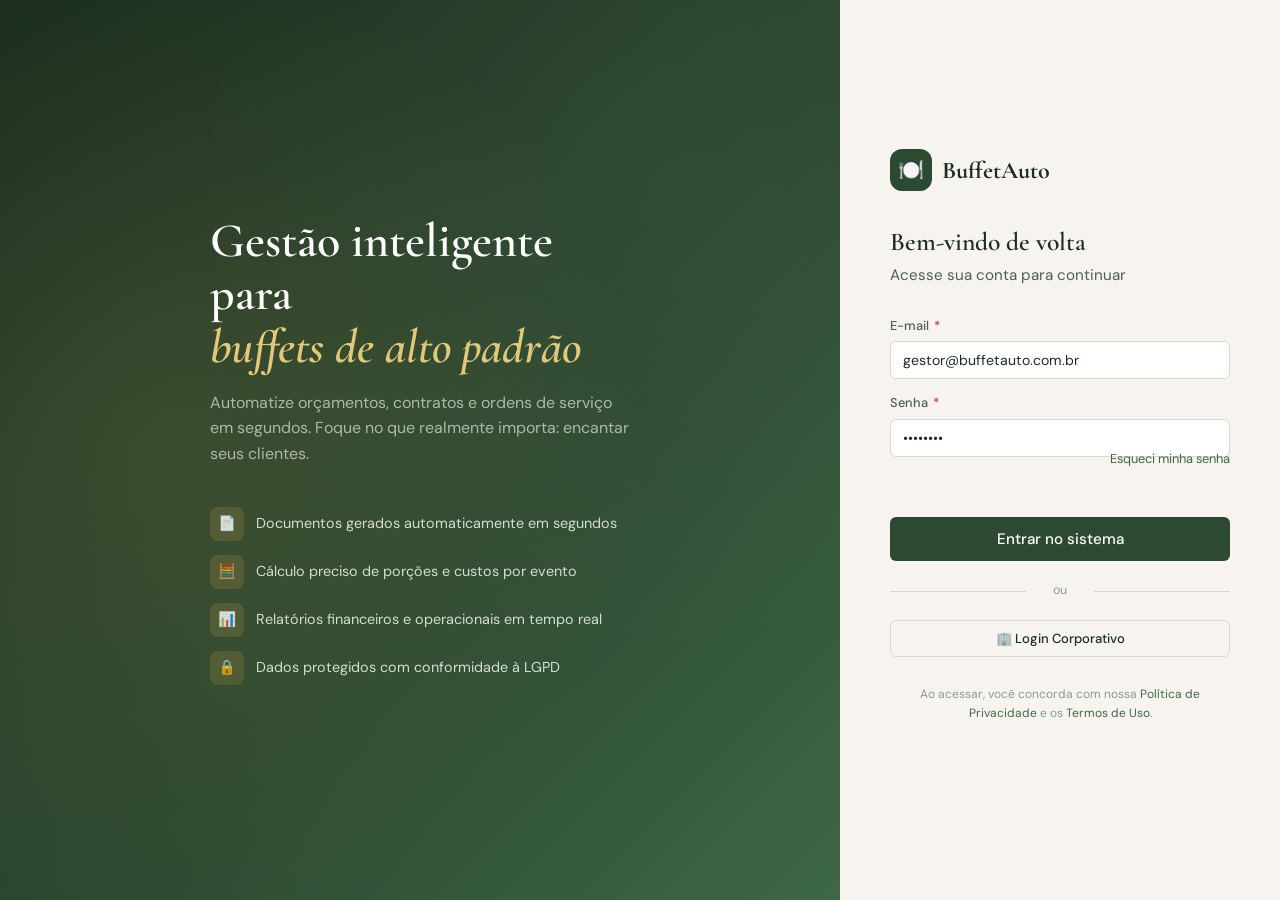
==== pages/login.html @ 669eec1d "Adicionando a primeira versão do prototipo do projeto" ====
<!DOCTYPE html>
<html lang="pt-BR">
<head>
  <meta charset="UTF-8">
  <meta name="viewport" content="width=device-width, initial-scale=1.0">
  <title>BuffetAuto – Login</title>
  <link rel="stylesheet" href="/css/style.css">
</head>
<body>
<div class="login-page">

  <!-- Arte lateral -->
  <div class="login-art">
    <div class="login-art-pattern"></div>
    <div class="login-art-content fade-up">
      <h1>Gestão inteligente para<br><em>buffets de alto padrão</em></h1>
      <p>Automatize orçamentos, contratos e ordens de serviço em segundos. Foque no que realmente importa: encantar seus clientes.</p>
      <div class="login-features">
        <div class="login-feature">
          <div class="login-feature-icon">📄</div>
          <span>Documentos gerados automaticamente em segundos</span>
        </div>
        <div class="login-feature">
          <div class="login-feature-icon">🧮</div>
          <span>Cálculo preciso de porções e custos por evento</span>
        </div>
        <div class="login-feature">
          <div class="login-feature-icon">📊</div>
          <span>Relatórios financeiros e operacionais em tempo real</span>
        </div>
        <div class="login-feature">
          <div class="login-feature-icon">🔒</div>
          <span>Dados protegidos com conformidade à LGPD</span>
        </div>
      </div>
    </div>
  </div>

  <!-- Formulário -->
  <div class="login-form-side">
    <div class="login-form-box fade-up">
      <div class="login-form-logo">
        <div class="login-form-logo-icon">🍽️</div>
        <span class="login-form-logo-name">BuffetAuto</span>
      </div>

      <h2>Bem-vindo de volta</h2>
      <p>Acesse sua conta para continuar</p>

      <div class="form-group" style="margin-top:24px">
        <label class="form-label">E-mail <span>*</span></label>
        <input type="email" class="form-control" placeholder="seu@email.com" value="gestor@buffetauto.com.br">
      </div>

      <div class="form-group" style="margin-top:14px">
        <label class="form-label">Senha <span>*</span></label>
        <input type="password" class="form-control" placeholder="••••••••" value="12345678">
      </div>

      <p class="login-forgot"><a href="#">Esqueci minha senha</a></p>

      <button class="btn btn-primary login-submit" style="margin-top:20px"
        onclick="window.location.href='index.html'">
        Entrar no sistema
      </button>

      <div class="login-divider" style="margin-top:20px">ou</div>

      <div style="display:flex;gap:8px;margin-top:4px">
        <button class="btn btn-outline w-full" style="justify-content:center;font-size:.82rem">
          🏢 Login Corporativo
        </button>
      </div>

      <p style="text-align:center;font-size:.75rem;color:var(--text-muted);margin-top:28px">
        Ao acessar, você concorda com nossa <a href="#" style="color:var(--green-500)">Política de Privacidade</a> e os <a href="#" style="color:var(--green-500)">Termos de Uso</a>.
      </p>
    </div>
  </div>
</div>
</body>
</html>
---- css/style.css ----
/* ============================================================
   BuffetAuto – Design System
   Fonte: Cormorant Garamond (display) + DM Sans (corpo)
   Paleta: Verde musgo escuro + Dourado + Creme
   ============================================================ */

@import url('https://fonts.googleapis.com/css2?family=Cormorant+Garamond:ital,wght@0,400;0,600;0,700;1,400&family=DM+Sans:wght@300;400;500;600&display=swap');

/* ─── Tokens ─────────────────────────────────────────────── */
:root {
  --bg:          #F7F4EF;
  --surface:     #FFFFFF;
  --surface-alt: #F0EDE6;
  --border:      #DDD8CE;

  --green-900:   #1B2E1F;
  --green-700:   #2C4A31;
  --green-500:   #3E6845;
  --green-200:   #C8DBB0;
  --green-100:   #E8F0DC;

  --gold-500:    #C09C4A;
  --gold-300:    #E2C97A;
  --gold-100:    #FBF4E0;

  --text-primary:   #1B2E1F;
  --text-secondary: #4D5E50;
  --text-muted:     #8A9B8D;

  --danger:   #C0392B;
  --warning:  #D4AC0D;
  --success:  #2E7D32;

  --radius-sm:  6px;
  --radius-md:  12px;
  --radius-lg:  20px;

  --shadow-sm: 0 1px 4px rgba(27,46,31,.08);
  --shadow-md: 0 4px 16px rgba(27,46,31,.12);
  --shadow-lg: 0 12px 40px rgba(27,46,31,.16);

  --sidebar-w: 240px;
  --topbar-h:  64px;

  --transition: .2s ease;
}

/* ─── Reset ──────────────────────────────────────────────── */
*, *::before, *::after { box-sizing: border-box; margin: 0; padding: 0; }
html { font-size: 16px; scroll-behavior: smooth; }
body {
  font-family: 'DM Sans', sans-serif;
  background: var(--bg);
  color: var(--text-primary);
  line-height: 1.55;
  min-height: 100vh;
}
a { text-decoration: none; color: inherit; }
ul, ol { list-style: none; }
button { cursor: pointer; font-family: inherit; }
input, select, textarea { font-family: inherit; }

/* ─── Typography ─────────────────────────────────────────── */
h1, h2, h3, h4 {
  font-family: 'Cormorant Garamond', serif;
  font-weight: 600;
  line-height: 1.2;
}
h1 { font-size: 2.2rem; }
h2 { font-size: 1.7rem; }
h3 { font-size: 1.3rem; }
h4 { font-size: 1.1rem; }
p  { font-size: .95rem; color: var(--text-secondary); }

/* ─── Layout shell ───────────────────────────────────────── */
.app-shell {
  display: flex;
  min-height: 100vh;
}

/* ─── Sidebar ────────────────────────────────────────────── */
.sidebar {
  width: var(--sidebar-w);
  background: var(--green-900);
  display: flex;
  flex-direction: column;
  position: fixed;
  top: 0; left: 0;
  height: 100vh;
  z-index: 100;
  transition: transform var(--transition);
}
.sidebar-brand {
  padding: 24px 20px 16px;
  border-bottom: 1px solid rgba(255,255,255,.08);
}
.sidebar-logo {
  display: flex;
  align-items: center;
  gap: 10px;
}
.sidebar-logo-icon {
  width: 38px; height: 38px;
  background: var(--gold-500);
  border-radius: 10px;
  display: flex; align-items: center; justify-content: center;
  font-size: 1.2rem;
}
.sidebar-logo-text {
  font-family: 'Cormorant Garamond', serif;
  font-size: 1.3rem;
  font-weight: 700;
  color: #fff;
  letter-spacing: .3px;
}
.sidebar-logo-sub {
  font-size: .65rem;
  color: var(--gold-300);
  letter-spacing: 1.5px;
  text-transform: uppercase;
  font-family: 'DM Sans', sans-serif;
  margin-top: 1px;
}
.sidebar-nav {
  flex: 1;
  overflow-y: auto;
  padding: 12px 0;
}
.nav-section-label {
  font-size: .65rem;
  text-transform: uppercase;
  letter-spacing: 1.5px;
  color: rgba(255,255,255,.3);
  padding: 14px 20px 6px;
  font-weight: 500;
}
.nav-item {
  display: flex;
  align-items: center;
  gap: 11px;
  padding: 10px 20px;
  color: rgba(255,255,255,.65);
  font-size: .88rem;
  font-weight: 400;
  border-radius: 0;
  transition: background var(--transition), color var(--transition);
  cursor: pointer;
  position: relative;
}
.nav-item:hover {
  background: rgba(255,255,255,.06);
  color: #fff;
}
.nav-item.active {
  background: rgba(192,156,74,.15);
  color: var(--gold-300);
  font-weight: 500;
}
.nav-item.active::before {
  content: '';
  position: absolute;
  left: 0; top: 0; bottom: 0;
  width: 3px;
  background: var(--gold-500);
  border-radius: 0 2px 2px 0;
}
.nav-icon { font-size: 1rem; width: 20px; text-align: center; flex-shrink: 0; }
.nav-badge {
  margin-left: auto;
  background: var(--gold-500);
  color: #fff;
  font-size: .62rem;
  padding: 2px 6px;
  border-radius: 20px;
  font-weight: 600;
}
.sidebar-footer {
  padding: 16px 20px;
  border-top: 1px solid rgba(255,255,255,.08);
}
.sidebar-user {
  display: flex;
  align-items: center;
  gap: 10px;
}
.sidebar-avatar {
  width: 34px; height: 34px;
  border-radius: 50%;
  background: var(--green-500);
  display: flex; align-items: center; justify-content: center;
  color: #fff;
  font-size: .8rem;
  font-weight: 600;
  flex-shrink: 0;
}
.sidebar-user-info { overflow: hidden; }
.sidebar-user-name {
  font-size: .82rem;
  color: #fff;
  font-weight: 500;
  white-space: nowrap;
  overflow: hidden;
  text-overflow: ellipsis;
}
.sidebar-user-role {
  font-size: .7rem;
  color: rgba(255,255,255,.4);
}

/* ─── Main area ──────────────────────────────────────────── */
.main-area {
  margin-left: var(--sidebar-w);
  flex: 1;
  display: flex;
  flex-direction: column;
  min-height: 100vh;
}

/* ─── Topbar ─────────────────────────────────────────────── */
.topbar {
  height: var(--topbar-h);
  background: var(--surface);
  border-bottom: 1px solid var(--border);
  display: flex;
  align-items: center;
  padding: 0 28px;
  gap: 16px;
  position: sticky;
  top: 0;
  z-index: 50;
}
.topbar-title {
  font-family: 'Cormorant Garamond', serif;
  font-size: 1.25rem;
  font-weight: 600;
  flex: 1;
}
.topbar-search {
  display: flex;
  align-items: center;
  gap: 8px;
  background: var(--bg);
  border: 1px solid var(--border);
  border-radius: 8px;
  padding: 8px 14px;
  width: 240px;
}
.topbar-search input {
  border: none;
  background: transparent;
  outline: none;
  font-size: .85rem;
  color: var(--text-primary);
  width: 100%;
}
.topbar-search input::placeholder { color: var(--text-muted); }
.topbar-search-icon { color: var(--text-muted); font-size: .9rem; }
.topbar-actions { display: flex; align-items: center; gap: 8px; }
.topbar-btn {
  width: 36px; height: 36px;
  border: 1px solid var(--border);
  border-radius: 8px;
  background: var(--surface);
  display: flex; align-items: center; justify-content: center;
  font-size: .9rem;
  color: var(--text-secondary);
  transition: all var(--transition);
  position: relative;
}
.topbar-btn:hover { background: var(--bg); border-color: var(--green-200); }
.notif-dot {
  position: absolute;
  top: 6px; right: 6px;
  width: 7px; height: 7px;
  border-radius: 50%;
  background: var(--gold-500);
  border: 1.5px solid var(--surface);
}

/* ─── Page content ───────────────────────────────────────── */
.page-content {
  padding: 28px;
  flex: 1;
}
.page-header {
  margin-bottom: 24px;
}
.page-header p {
  margin-top: 4px;
  font-size: .9rem;
}
.breadcrumb {
  display: flex;
  align-items: center;
  gap: 6px;
  font-size: .78rem;
  color: var(--text-muted);
  margin-bottom: 6px;
}
.breadcrumb span { color: var(--text-secondary); }

/* ─── Stat Cards ─────────────────────────────────────────── */
.stat-grid {
  display: grid;
  grid-template-columns: repeat(auto-fit, minmax(210px, 1fr));
  gap: 16px;
  margin-bottom: 28px;
}
.stat-card {
  background: var(--surface);
  border: 1px solid var(--border);
  border-radius: var(--radius-md);
  padding: 20px;
  display: flex;
  flex-direction: column;
  gap: 8px;
  transition: box-shadow var(--transition);
}
.stat-card:hover { box-shadow: var(--shadow-md); }
.stat-card-header {
  display: flex;
  align-items: center;
  justify-content: space-between;
}
.stat-label {
  font-size: .78rem;
  color: var(--text-muted);
  font-weight: 500;
  text-transform: uppercase;
  letter-spacing: .5px;
}
.stat-icon {
  width: 36px; height: 36px;
  border-radius: 9px;
  display: flex; align-items: center; justify-content: center;
  font-size: 1rem;
}
.stat-icon.green  { background: var(--green-100); color: var(--green-700); }
.stat-icon.gold   { background: var(--gold-100);  color: var(--gold-500); }
.stat-icon.blue   { background: #EAF0FB; color: #3B6FCC; }
.stat-icon.red    { background: #FDECEA; color: var(--danger); }
.stat-value {
  font-family: 'Cormorant Garamond', serif;
  font-size: 2rem;
  font-weight: 700;
  color: var(--text-primary);
  line-height: 1;
}
.stat-delta {
  font-size: .75rem;
  display: flex;
  align-items: center;
  gap: 4px;
}
.stat-delta.up   { color: var(--success); }
.stat-delta.down { color: var(--danger); }

/* ─── Card ───────────────────────────────────────────────── */
.card {
  background: var(--surface);
  border: 1px solid var(--border);
  border-radius: var(--radius-md);
  overflow: hidden;
}
.card-header {
  padding: 18px 20px;
  border-bottom: 1px solid var(--border);
  display: flex;
  align-items: center;
  justify-content: space-between;
}
.card-title { font-size: 1rem; font-weight: 600; }
.card-body { padding: 20px; }

/* ─── Table ──────────────────────────────────────────────── */
.table-wrapper { overflow-x: auto; }
table {
  width: 100%;
  border-collapse: collapse;
  font-size: .87rem;
}
thead th {
  text-align: left;
  padding: 11px 16px;
  font-size: .73rem;
  text-transform: uppercase;
  letter-spacing: .6px;
  color: var(--text-muted);
  font-weight: 500;
  background: var(--bg);
  border-bottom: 1px solid var(--border);
}
tbody tr {
  border-bottom: 1px solid var(--border);
  transition: background var(--transition);
}
tbody tr:last-child { border-bottom: none; }
tbody tr:hover { background: var(--bg); }
tbody td {
  padding: 12px 16px;
  color: var(--text-primary);
  vertical-align: middle;
}

/* ─── Badges ─────────────────────────────────────────────── */
.badge {
  display: inline-flex;
  align-items: center;
  gap: 5px;
  padding: 3px 10px;
  border-radius: 20px;
  font-size: .73rem;
  font-weight: 500;
}
.badge::before {
  content: '';
  width: 6px; height: 6px;
  border-radius: 50%;
  background: currentColor;
  opacity: .6;
}
.badge-success { background: #E8F5E9; color: #2E7D32; }
.badge-warning { background: #FFF9E6; color: #B8860B; }
.badge-danger  { background: #FDECEA; color: var(--danger); }
.badge-info    { background: #EAF0FB; color: #3B6FCC; }
.badge-muted   { background: var(--surface-alt); color: var(--text-muted); }

/* ─── Buttons ────────────────────────────────────────────── */
.btn {
  display: inline-flex;
  align-items: center;
  gap: 7px;
  padding: 9px 18px;
  border-radius: var(--radius-sm);
  font-size: .87rem;
  font-weight: 500;
  border: none;
  transition: all var(--transition);
}
.btn-primary {
  background: var(--green-700);
  color: #fff;
}
.btn-primary:hover { background: var(--green-900); }
.btn-gold {
  background: var(--gold-500);
  color: #fff;
}
.btn-gold:hover { background: #a8852e; }
.btn-outline {
  background: transparent;
  border: 1px solid var(--border);
  color: var(--text-primary);
}
.btn-outline:hover { border-color: var(--green-500); color: var(--green-700); }
.btn-ghost {
  background: transparent;
  color: var(--text-secondary);
}
.btn-ghost:hover { background: var(--bg); }
.btn-danger {
  background: var(--danger);
  color: #fff;
}
.btn-sm { padding: 6px 12px; font-size: .8rem; }
.btn-icon { padding: 7px; width: 34px; height: 34px; }

/* ─── Form ───────────────────────────────────────────────── */
.form-grid {
  display: grid;
  gap: 16px;
}
.form-grid-2 { grid-template-columns: 1fr 1fr; }
.form-grid-3 { grid-template-columns: 1fr 1fr 1fr; }
.form-group { display: flex; flex-direction: column; gap: 6px; }
.form-label {
  font-size: .8rem;
  font-weight: 500;
  color: var(--text-secondary);
}
.form-label span { color: var(--danger); margin-left: 2px; }
.form-control {
  padding: 9px 12px;
  border: 1px solid var(--border);
  border-radius: var(--radius-sm);
  font-size: .88rem;
  color: var(--text-primary);
  background: var(--surface);
  outline: none;
  transition: border-color var(--transition), box-shadow var(--transition);
}
.form-control:focus {
  border-color: var(--green-500);
  box-shadow: 0 0 0 3px rgba(62,104,69,.12);
}
.form-control::placeholder { color: var(--text-muted); }
textarea.form-control { resize: vertical; min-height: 90px; }
.form-hint { font-size: .75rem; color: var(--text-muted); margin-top: 2px; }

/* ─── Calendar ───────────────────────────────────────────── */
.calendar-header {
  display: flex;
  align-items: center;
  justify-content: space-between;
  margin-bottom: 16px;
}
.calendar-grid {
  display: grid;
  grid-template-columns: repeat(7,1fr);
  gap: 2px;
  text-align: center;
}
.cal-day-label {
  font-size: .7rem;
  font-weight: 600;
  text-transform: uppercase;
  color: var(--text-muted);
  padding: 6px 0;
}
.cal-day {
  padding: 8px 4px;
  border-radius: 8px;
  font-size: .82rem;
  cursor: pointer;
  transition: all var(--transition);
  position: relative;
}
.cal-day:hover { background: var(--green-100); }
.cal-day.other-month { color: var(--text-muted); }
.cal-day.today {
  background: var(--green-700);
  color: #fff;
  font-weight: 600;
}
.cal-day.has-event::after {
  content: '';
  position: absolute;
  bottom: 3px; left: 50%;
  transform: translateX(-50%);
  width: 5px; height: 5px;
  border-radius: 50%;
  background: var(--gold-500);
}
.cal-day.today.has-event::after { background: var(--gold-300); }

/* ─── Progress ───────────────────────────────────────────── */
.progress-bar {
  height: 6px;
  background: var(--border);
  border-radius: 3px;
  overflow: hidden;
}
.progress-fill {
  height: 100%;
  border-radius: 3px;
  background: var(--green-500);
  transition: width .4s ease;
}
.progress-fill.gold { background: var(--gold-500); }

/* ─── Event card ─────────────────────────────────────────── */
.event-card {
  border: 1px solid var(--border);
  border-radius: var(--radius-md);
  padding: 16px;
  background: var(--surface);
  display: flex;
  gap: 14px;
  transition: box-shadow var(--transition);
}
.event-card:hover { box-shadow: var(--shadow-md); }
.event-date-box {
  min-width: 50px;
  text-align: center;
  background: var(--green-100);
  border-radius: var(--radius-sm);
  padding: 8px;
  display: flex;
  flex-direction: column;
  align-items: center;
}
.event-date-day {
  font-family: 'Cormorant Garamond', serif;
  font-size: 1.6rem;
  font-weight: 700;
  color: var(--green-700);
  line-height: 1;
}
.event-date-month {
  font-size: .62rem;
  text-transform: uppercase;
  letter-spacing: 1px;
  color: var(--green-500);
  font-weight: 600;
}
.event-info { flex: 1; }
.event-name { font-weight: 600; margin-bottom: 4px; }
.event-meta {
  font-size: .78rem;
  color: var(--text-muted);
  display: flex;
  flex-wrap: wrap;
  gap: 10px;
}
.event-meta span { display: flex; align-items: center; gap: 4px; }
.event-actions { display: flex; flex-direction: column; gap: 6px; justify-content: center; }

/* ─── Alerts ─────────────────────────────────────────────── */
.alert {
  padding: 12px 16px;
  border-radius: var(--radius-sm);
  font-size: .87rem;
  display: flex;
  align-items: flex-start;
  gap: 10px;
}
.alert-warning { background: #FFF9E6; border: 1px solid #F0D060; color: #7A6000; }
.alert-success { background: #E8F5E9; border: 1px solid #A5D6A7; color: #1B5E20; }
.alert-info    { background: #EAF0FB; border: 1px solid #90B4E8; color: #1A3C6E; }

/* ─── Tabs ───────────────────────────────────────────────── */
.tabs {
  display: flex;
  border-bottom: 2px solid var(--border);
  gap: 0;
  margin-bottom: 24px;
}
.tab {
  padding: 10px 20px;
  font-size: .87rem;
  font-weight: 500;
  color: var(--text-muted);
  cursor: pointer;
  border-bottom: 2px solid transparent;
  margin-bottom: -2px;
  transition: all var(--transition);
}
.tab:hover { color: var(--text-primary); }
.tab.active { color: var(--green-700); border-bottom-color: var(--green-700); }

/* ─── Utilities ──────────────────────────────────────────── */
.flex { display: flex; }
.flex-col { flex-direction: column; }
.items-center { align-items: center; }
.justify-between { justify-content: space-between; }
.gap-2 { gap: 8px; }
.gap-3 { gap: 12px; }
.gap-4 { gap: 16px; }
.grid-2 { display: grid; grid-template-columns: 1fr 1fr; gap: 20px; }
.grid-3 { display: grid; grid-template-columns: 1fr 1fr 1fr; gap: 20px; }
.mb-4 { margin-bottom: 16px; }
.mb-6 { margin-bottom: 24px; }
.mt-2 { margin-top: 8px; }
.text-muted { color: var(--text-muted); }
.text-sm { font-size: .82rem; }
.text-gold { color: var(--gold-500); }
.text-green { color: var(--green-700); }
.font-display { font-family: 'Cormorant Garamond', serif; }
.w-full { width: 100%; }
.divider { border: none; border-top: 1px solid var(--border); margin: 20px 0; }
.section-gap { margin-bottom: 24px; }

/* ─── Login page ─────────────────────────────────────────── */
.login-page {
  min-height: 100vh;
  display: flex;
  background: var(--green-900);
}
.login-art {
  flex: 1;
  background: linear-gradient(135deg, var(--green-900) 0%, var(--green-700) 60%, #3E6845 100%);
  display: flex;
  align-items: center;
  justify-content: center;
  padding: 60px;
  position: relative;
  overflow: hidden;
}
.login-art-pattern {
  position: absolute;
  inset: 0;
  background-image: radial-gradient(circle at 20% 50%, rgba(192,156,74,.15) 0%, transparent 60%),
                    radial-gradient(circle at 80% 20%, rgba(255,255,255,.04) 0%, transparent 50%);
}
.login-art-content { position: relative; text-align: left; color: #fff; max-width: 420px; }
.login-art-content h1 {
  font-size: 3rem;
  color: #fff;
  margin-bottom: 16px;
  line-height: 1.1;
}
.login-art-content h1 em { color: var(--gold-300); font-style: italic; }
.login-art-content p { color: rgba(255,255,255,.6); font-size: 1rem; line-height: 1.6; }
.login-features {
  margin-top: 40px;
  display: flex;
  flex-direction: column;
  gap: 14px;
}
.login-feature {
  display: flex;
  align-items: center;
  gap: 12px;
  color: rgba(255,255,255,.8);
  font-size: .9rem;
}
.login-feature-icon {
  width: 34px; height: 34px;
  background: rgba(192,156,74,.2);
  border-radius: 8px;
  display: flex; align-items: center; justify-content: center;
  font-size: .9rem;
  flex-shrink: 0;
}
.login-form-side {
  width: 440px;
  background: var(--bg);
  display: flex;
  align-items: center;
  justify-content: center;
  padding: 60px 48px;
}
.login-form-box { width: 100%; max-width: 340px; }
.login-form-logo {
  display: flex;
  align-items: center;
  gap: 10px;
  margin-bottom: 36px;
}
.login-form-logo-icon {
  width: 42px; height: 42px;
  background: var(--green-700);
  border-radius: 12px;
  display: flex; align-items: center; justify-content: center;
  font-size: 1.3rem;
}
.login-form-logo-name {
  font-family: 'Cormorant Garamond', serif;
  font-size: 1.5rem;
  font-weight: 700;
  color: var(--green-900);
}
.login-form-box h2 { font-size: 1.6rem; margin-bottom: 6px; }
.login-form-box > p { margin-bottom: 28px; }
.login-forgot { font-size: .8rem; color: var(--green-500); text-align: right; margin-top: -8px; }
.login-submit { width: 100%; padding: 12px; font-size: .95rem; margin-top: 8px; justify-content: center; }
.login-divider {
  text-align: center;
  font-size: .78rem;
  color: var(--text-muted);
  margin: 20px 0;
  position: relative;
}
.login-divider::before, .login-divider::after {
  content: '';
  position: absolute;
  top: 50%;
  width: 40%;
  height: 1px;
  background: var(--border);
}
.login-divider::before { left: 0; }
.login-divider::after  { right: 0; }

/* ─── Scrollbar ──────────────────────────────────────────── */
::-webkit-scrollbar { width: 6px; height: 6px; }
::-webkit-scrollbar-track { background: transparent; }
::-webkit-scrollbar-thumb { background: var(--border); border-radius: 3px; }
::-webkit-scrollbar-thumb:hover { background: var(--text-muted); }

/* ─── Animations ─────────────────────────────────────────── */
@keyframes fadeUp {
  from { opacity:0; transform: translateY(16px); }
  to   { opacity:1; transform: translateY(0); }
}
.fade-up { animation: fadeUp .4s ease both; }
.fade-up-2 { animation: fadeUp .4s .08s ease both; }
.fade-up-3 { animation: fadeUp .4s .16s ease both; }
.fade-up-4 { animation: fadeUp .4s .24s ease both; }

/* ─── Mobile hamburger ───────────────────────────────────── */
.hamburger {
  display: none;
  background: none;
  border: none;
  font-size: 1.2rem;
  color: var(--text-primary);
  padding: 6px;
}
.sidebar-overlay {
  display: none;
  position: fixed;
  inset: 0;
  background: rgba(0,0,0,.4);
  z-index: 99;
}

/* ─── Responsive ─────────────────────────────────────────── */
@media (max-width: 900px) {
  .sidebar { transform: translateX(-100%); }
  .sidebar.open { transform: translateX(0); }
  .sidebar-overlay.open { display: block; }
  .main-area { margin-left: 0; }
  .hamburger { display: flex; }
  .form-grid-2, .form-grid-3 { grid-template-columns: 1fr; }
  .grid-2, .grid-3 { grid-template-columns: 1fr; }
  .login-art { display: none; }
  .login-form-side { width: 100%; }
}
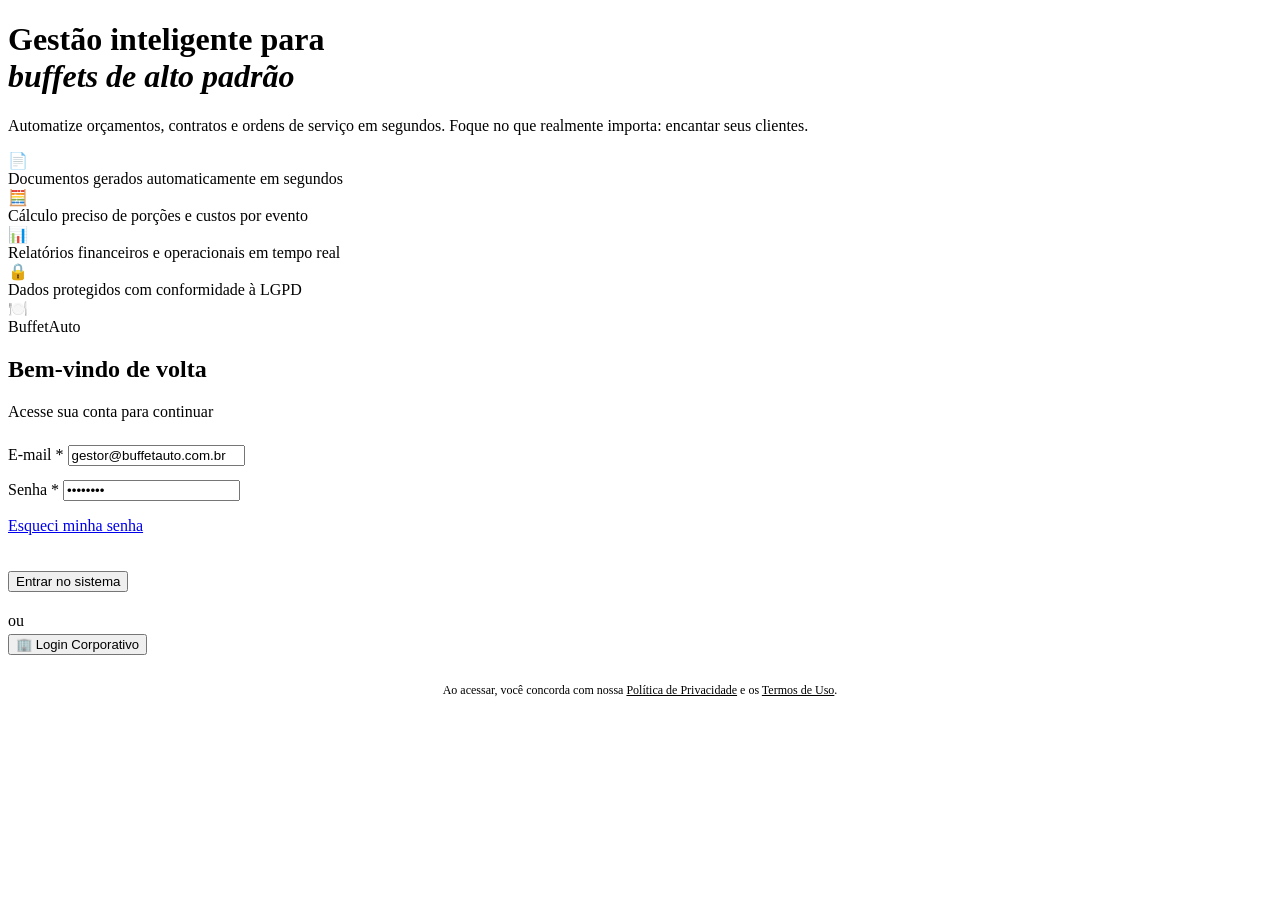
==== commit 61a7f563: "Concertando caminhos do css" ====
--- a/pages/login.html
+++ b/pages/login.html
@@ -4,7 +4,7 @@
   <meta charset="UTF-8">
   <meta name="viewport" content="width=device-width, initial-scale=1.0">
   <title>BuffetAuto – Login</title>
-  <link rel="stylesheet" href="/css/style.css">
+  <link rel="stylesheet" href="css/style.css">
 </head>
 <body>
 <div class="login-page">
@@ -60,7 +60,7 @@
       <p class="login-forgot"><a href="#">Esqueci minha senha</a></p>
 
       <button class="btn btn-primary login-submit" style="margin-top:20px"
-        onclick="window.location.href='index.html'">
+       onclick="window.location.href='../index.html'">
         Entrar no sistema
       </button>
 
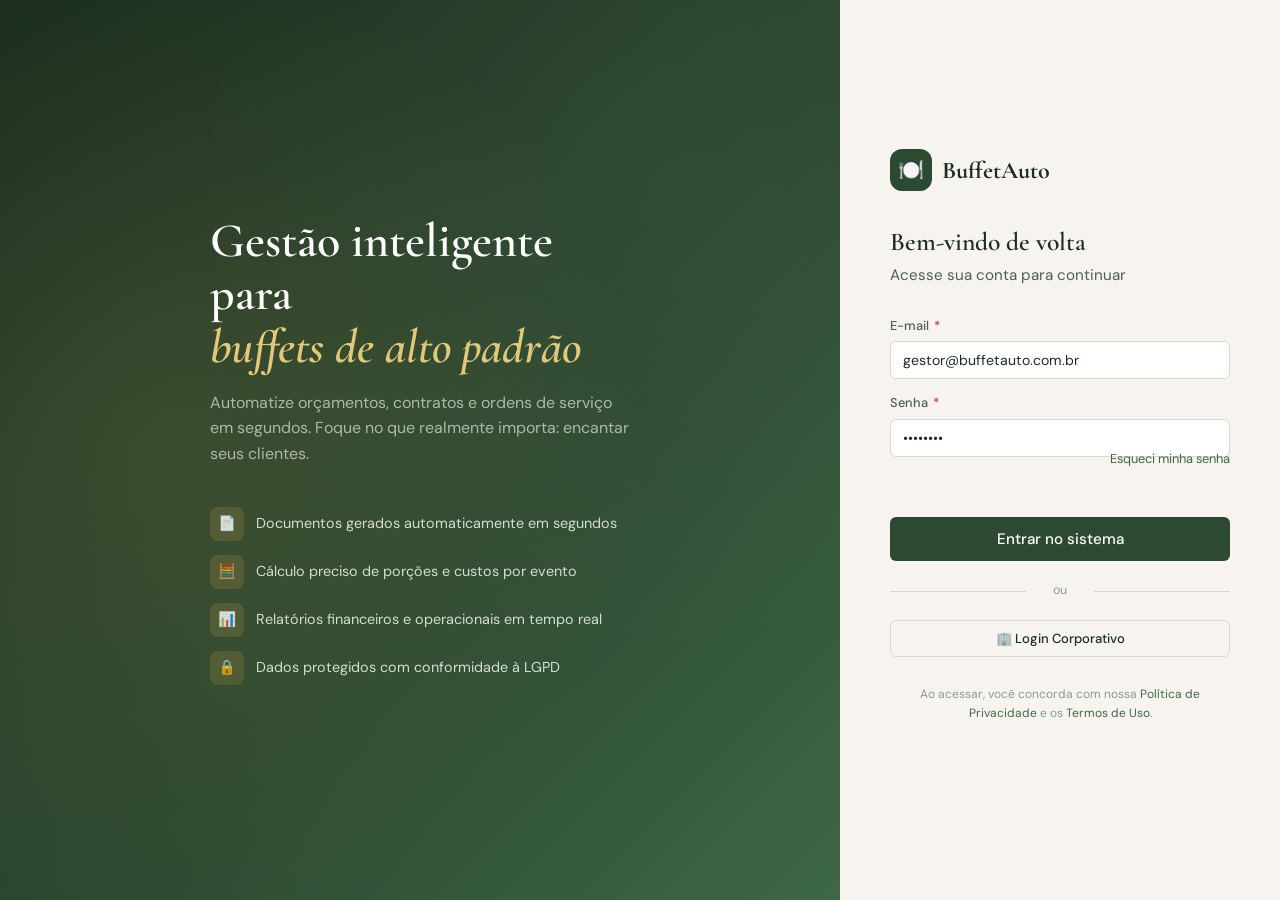
==== commit bd6c9dc4: "Adicionando Style para login.html" ====
--- a/pages/login.html
+++ b/pages/login.html
@@ -4,7 +4,7 @@
   <meta charset="UTF-8">
   <meta name="viewport" content="width=device-width, initial-scale=1.0">
   <title>BuffetAuto – Login</title>
-  <link rel="stylesheet" href="css/style.css">
+  <link rel="stylesheet" href="/css/style.css">
 </head>
 <body>
 <div class="login-page">
--- a/css/style.css
+++ b/css/style.css
@@ -0,0 +1,809 @@
+/* ============================================================
+   BuffetAuto – Design System
+   Fonte: Cormorant Garamond (display) + DM Sans (corpo)
+   Paleta: Verde musgo escuro + Dourado + Creme
+   ============================================================ */
+
+@import url('https://fonts.googleapis.com/css2?family=Cormorant+Garamond:ital,wght@0,400;0,600;0,700;1,400&family=DM+Sans:wght@300;400;500;600&display=swap');
+
+/* ─── Tokens ─────────────────────────────────────────────── */
+:root {
+  --bg:          #F7F4EF;
+  --surface:     #FFFFFF;
+  --surface-alt: #F0EDE6;
+  --border:      #DDD8CE;
+
+  --green-900:   #1B2E1F;
+  --green-700:   #2C4A31;
+  --green-500:   #3E6845;
+  --green-200:   #C8DBB0;
+  --green-100:   #E8F0DC;
+
+  --gold-500:    #C09C4A;
+  --gold-300:    #E2C97A;
+  --gold-100:    #FBF4E0;
+
+  --text-primary:   #1B2E1F;
+  --text-secondary: #4D5E50;
+  --text-muted:     #8A9B8D;
+
+  --danger:   #C0392B;
+  --warning:  #D4AC0D;
+  --success:  #2E7D32;
+
+  --radius-sm:  6px;
+  --radius-md:  12px;
+  --radius-lg:  20px;
+
+  --shadow-sm: 0 1px 4px rgba(27,46,31,.08);
+  --shadow-md: 0 4px 16px rgba(27,46,31,.12);
+  --shadow-lg: 0 12px 40px rgba(27,46,31,.16);
+
+  --sidebar-w: 240px;
+  --topbar-h:  64px;
+
+  --transition: .2s ease;
+}
+
+/* ─── Reset ──────────────────────────────────────────────── */
+*, *::before, *::after { box-sizing: border-box; margin: 0; padding: 0; }
+html { font-size: 16px; scroll-behavior: smooth; }
+body {
+  font-family: 'DM Sans', sans-serif;
+  background: var(--bg);
+  color: var(--text-primary);
+  line-height: 1.55;
+  min-height: 100vh;
+}
+a { text-decoration: none; color: inherit; }
+ul, ol { list-style: none; }
+button { cursor: pointer; font-family: inherit; }
+input, select, textarea { font-family: inherit; }
+
+/* ─── Typography ─────────────────────────────────────────── */
+h1, h2, h3, h4 {
+  font-family: 'Cormorant Garamond', serif;
+  font-weight: 600;
+  line-height: 1.2;
+}
+h1 { font-size: 2.2rem; }
+h2 { font-size: 1.7rem; }
+h3 { font-size: 1.3rem; }
+h4 { font-size: 1.1rem; }
+p  { font-size: .95rem; color: var(--text-secondary); }
+
+/* ─── Layout shell ───────────────────────────────────────── */
+.app-shell {
+  display: flex;
+  min-height: 100vh;
+}
+
+/* ─── Sidebar ────────────────────────────────────────────── */
+.sidebar {
+  width: var(--sidebar-w);
+  background: var(--green-900);
+  display: flex;
+  flex-direction: column;
+  position: fixed;
+  top: 0; left: 0;
+  height: 100vh;
+  z-index: 100;
+  transition: transform var(--transition);
+}
+.sidebar-brand {
+  padding: 24px 20px 16px;
+  border-bottom: 1px solid rgba(255,255,255,.08);
+}
+.sidebar-logo {
+  display: flex;
+  align-items: center;
+  gap: 10px;
+}
+.sidebar-logo-icon {
+  width: 38px; height: 38px;
+  background: var(--gold-500);
+  border-radius: 10px;
+  display: flex; align-items: center; justify-content: center;
+  font-size: 1.2rem;
+}
+.sidebar-logo-text {
+  font-family: 'Cormorant Garamond', serif;
+  font-size: 1.3rem;
+  font-weight: 700;
+  color: #fff;
+  letter-spacing: .3px;
+}
+.sidebar-logo-sub {
+  font-size: .65rem;
+  color: var(--gold-300);
+  letter-spacing: 1.5px;
+  text-transform: uppercase;
+  font-family: 'DM Sans', sans-serif;
+  margin-top: 1px;
+}
+.sidebar-nav {
+  flex: 1;
+  overflow-y: auto;
+  padding: 12px 0;
+}
+.nav-section-label {
+  font-size: .65rem;
+  text-transform: uppercase;
+  letter-spacing: 1.5px;
+  color: rgba(255,255,255,.3);
+  padding: 14px 20px 6px;
+  font-weight: 500;
+}
+.nav-item {
+  display: flex;
+  align-items: center;
+  gap: 11px;
+  padding: 10px 20px;
+  color: rgba(255,255,255,.65);
+  font-size: .88rem;
+  font-weight: 400;
+  border-radius: 0;
+  transition: background var(--transition), color var(--transition);
+  cursor: pointer;
+  position: relative;
+}
+.nav-item:hover {
+  background: rgba(255,255,255,.06);
+  color: #fff;
+}
+.nav-item.active {
+  background: rgba(192,156,74,.15);
+  color: var(--gold-300);
+  font-weight: 500;
+}
+.nav-item.active::before {
+  content: '';
+  position: absolute;
+  left: 0; top: 0; bottom: 0;
+  width: 3px;
+  background: var(--gold-500);
+  border-radius: 0 2px 2px 0;
+}
+.nav-icon { font-size: 1rem; width: 20px; text-align: center; flex-shrink: 0; }
+.nav-badge {
+  margin-left: auto;
+  background: var(--gold-500);
+  color: #fff;
+  font-size: .62rem;
+  padding: 2px 6px;
+  border-radius: 20px;
+  font-weight: 600;
+}
+.sidebar-footer {
+  padding: 16px 20px;
+  border-top: 1px solid rgba(255,255,255,.08);
+}
+.sidebar-user {
+  display: flex;
+  align-items: center;
+  gap: 10px;
+}
+.sidebar-avatar {
+  width: 34px; height: 34px;
+  border-radius: 50%;
+  background: var(--green-500);
+  display: flex; align-items: center; justify-content: center;
+  color: #fff;
+  font-size: .8rem;
+  font-weight: 600;
+  flex-shrink: 0;
+}
+.sidebar-user-info { overflow: hidden; }
+.sidebar-user-name {
+  font-size: .82rem;
+  color: #fff;
+  font-weight: 500;
+  white-space: nowrap;
+  overflow: hidden;
+  text-overflow: ellipsis;
+}
+.sidebar-user-role {
+  font-size: .7rem;
+  color: rgba(255,255,255,.4);
+}
+
+/* ─── Main area ──────────────────────────────────────────── */
+.main-area {
+  margin-left: var(--sidebar-w);
+  flex: 1;
+  display: flex;
+  flex-direction: column;
+  min-height: 100vh;
+}
+
+/* ─── Topbar ─────────────────────────────────────────────── */
+.topbar {
+  height: var(--topbar-h);
+  background: var(--surface);
+  border-bottom: 1px solid var(--border);
+  display: flex;
+  align-items: center;
+  padding: 0 28px;
+  gap: 16px;
+  position: sticky;
+  top: 0;
+  z-index: 50;
+}
+.topbar-title {
+  font-family: 'Cormorant Garamond', serif;
+  font-size: 1.25rem;
+  font-weight: 600;
+  flex: 1;
+}
+.topbar-search {
+  display: flex;
+  align-items: center;
+  gap: 8px;
+  background: var(--bg);
+  border: 1px solid var(--border);
+  border-radius: 8px;
+  padding: 8px 14px;
+  width: 240px;
+}
+.topbar-search input {
+  border: none;
+  background: transparent;
+  outline: none;
+  font-size: .85rem;
+  color: var(--text-primary);
+  width: 100%;
+}
+.topbar-search input::placeholder { color: var(--text-muted); }
+.topbar-search-icon { color: var(--text-muted); font-size: .9rem; }
+.topbar-actions { display: flex; align-items: center; gap: 8px; }
+.topbar-btn {
+  width: 36px; height: 36px;
+  border: 1px solid var(--border);
+  border-radius: 8px;
+  background: var(--surface);
+  display: flex; align-items: center; justify-content: center;
+  font-size: .9rem;
+  color: var(--text-secondary);
+  transition: all var(--transition);
+  position: relative;
+}
+.topbar-btn:hover { background: var(--bg); border-color: var(--green-200); }
+.notif-dot {
+  position: absolute;
+  top: 6px; right: 6px;
+  width: 7px; height: 7px;
+  border-radius: 50%;
+  background: var(--gold-500);
+  border: 1.5px solid var(--surface);
+}
+
+/* ─── Page content ───────────────────────────────────────── */
+.page-content {
+  padding: 28px;
+  flex: 1;
+}
+.page-header {
+  margin-bottom: 24px;
+}
+.page-header p {
+  margin-top: 4px;
+  font-size: .9rem;
+}
+.breadcrumb {
+  display: flex;
+  align-items: center;
+  gap: 6px;
+  font-size: .78rem;
+  color: var(--text-muted);
+  margin-bottom: 6px;
+}
+.breadcrumb span { color: var(--text-secondary); }
+
+/* ─── Stat Cards ─────────────────────────────────────────── */
+.stat-grid {
+  display: grid;
+  grid-template-columns: repeat(auto-fit, minmax(210px, 1fr));
+  gap: 16px;
+  margin-bottom: 28px;
+}
+.stat-card {
+  background: var(--surface);
+  border: 1px solid var(--border);
+  border-radius: var(--radius-md);
+  padding: 20px;
+  display: flex;
+  flex-direction: column;
+  gap: 8px;
+  transition: box-shadow var(--transition);
+}
+.stat-card:hover { box-shadow: var(--shadow-md); }
+.stat-card-header {
+  display: flex;
+  align-items: center;
+  justify-content: space-between;
+}
+.stat-label {
+  font-size: .78rem;
+  color: var(--text-muted);
+  font-weight: 500;
+  text-transform: uppercase;
+  letter-spacing: .5px;
+}
+.stat-icon {
+  width: 36px; height: 36px;
+  border-radius: 9px;
+  display: flex; align-items: center; justify-content: center;
+  font-size: 1rem;
+}
+.stat-icon.green  { background: var(--green-100); color: var(--green-700); }
+.stat-icon.gold   { background: var(--gold-100);  color: var(--gold-500); }
+.stat-icon.blue   { background: #EAF0FB; color: #3B6FCC; }
+.stat-icon.red    { background: #FDECEA; color: var(--danger); }
+.stat-value {
+  font-family: 'Cormorant Garamond', serif;
+  font-size: 2rem;
+  font-weight: 700;
+  color: var(--text-primary);
+  line-height: 1;
+}
+.stat-delta {
+  font-size: .75rem;
+  display: flex;
+  align-items: center;
+  gap: 4px;
+}
+.stat-delta.up   { color: var(--success); }
+.stat-delta.down { color: var(--danger); }
+
+/* ─── Card ───────────────────────────────────────────────── */
+.card {
+  background: var(--surface);
+  border: 1px solid var(--border);
+  border-radius: var(--radius-md);
+  overflow: hidden;
+}
+.card-header {
+  padding: 18px 20px;
+  border-bottom: 1px solid var(--border);
+  display: flex;
+  align-items: center;
+  justify-content: space-between;
+}
+.card-title { font-size: 1rem; font-weight: 600; }
+.card-body { padding: 20px; }
+
+/* ─── Table ──────────────────────────────────────────────── */
+.table-wrapper { overflow-x: auto; }
+table {
+  width: 100%;
+  border-collapse: collapse;
+  font-size: .87rem;
+}
+thead th {
+  text-align: left;
+  padding: 11px 16px;
+  font-size: .73rem;
+  text-transform: uppercase;
+  letter-spacing: .6px;
+  color: var(--text-muted);
+  font-weight: 500;
+  background: var(--bg);
+  border-bottom: 1px solid var(--border);
+}
+tbody tr {
+  border-bottom: 1px solid var(--border);
+  transition: background var(--transition);
+}
+tbody tr:last-child { border-bottom: none; }
+tbody tr:hover { background: var(--bg); }
+tbody td {
+  padding: 12px 16px;
+  color: var(--text-primary);
+  vertical-align: middle;
+}
+
+/* ─── Badges ─────────────────────────────────────────────── */
+.badge {
+  display: inline-flex;
+  align-items: center;
+  gap: 5px;
+  padding: 3px 10px;
+  border-radius: 20px;
+  font-size: .73rem;
+  font-weight: 500;
+}
+.badge::before {
+  content: '';
+  width: 6px; height: 6px;
+  border-radius: 50%;
+  background: currentColor;
+  opacity: .6;
+}
+.badge-success { background: #E8F5E9; color: #2E7D32; }
+.badge-warning { background: #FFF9E6; color: #B8860B; }
+.badge-danger  { background: #FDECEA; color: var(--danger); }
+.badge-info    { background: #EAF0FB; color: #3B6FCC; }
+.badge-muted   { background: var(--surface-alt); color: var(--text-muted); }
+
+/* ─── Buttons ────────────────────────────────────────────── */
+.btn {
+  display: inline-flex;
+  align-items: center;
+  gap: 7px;
+  padding: 9px 18px;
+  border-radius: var(--radius-sm);
+  font-size: .87rem;
+  font-weight: 500;
+  border: none;
+  transition: all var(--transition);
+}
+.btn-primary {
+  background: var(--green-700);
+  color: #fff;
+}
+.btn-primary:hover { background: var(--green-900); }
+.btn-gold {
+  background: var(--gold-500);
+  color: #fff;
+}
+.btn-gold:hover { background: #a8852e; }
+.btn-outline {
+  background: transparent;
+  border: 1px solid var(--border);
+  color: var(--text-primary);
+}
+.btn-outline:hover { border-color: var(--green-500); color: var(--green-700); }
+.btn-ghost {
+  background: transparent;
+  color: var(--text-secondary);
+}
+.btn-ghost:hover { background: var(--bg); }
+.btn-danger {
+  background: var(--danger);
+  color: #fff;
+}
+.btn-sm { padding: 6px 12px; font-size: .8rem; }
+.btn-icon { padding: 7px; width: 34px; height: 34px; }
+
+/* ─── Form ───────────────────────────────────────────────── */
+.form-grid {
+  display: grid;
+  gap: 16px;
+}
+.form-grid-2 { grid-template-columns: 1fr 1fr; }
+.form-grid-3 { grid-template-columns: 1fr 1fr 1fr; }
+.form-group { display: flex; flex-direction: column; gap: 6px; }
+.form-label {
+  font-size: .8rem;
+  font-weight: 500;
+  color: var(--text-secondary);
+}
+.form-label span { color: var(--danger); margin-left: 2px; }
+.form-control {
+  padding: 9px 12px;
+  border: 1px solid var(--border);
+  border-radius: var(--radius-sm);
+  font-size: .88rem;
+  color: var(--text-primary);
+  background: var(--surface);
+  outline: none;
+  transition: border-color var(--transition), box-shadow var(--transition);
+}
+.form-control:focus {
+  border-color: var(--green-500);
+  box-shadow: 0 0 0 3px rgba(62,104,69,.12);
+}
+.form-control::placeholder { color: var(--text-muted); }
+textarea.form-control { resize: vertical; min-height: 90px; }
+.form-hint { font-size: .75rem; color: var(--text-muted); margin-top: 2px; }
+
+/* ─── Calendar ───────────────────────────────────────────── */
+.calendar-header {
+  display: flex;
+  align-items: center;
+  justify-content: space-between;
+  margin-bottom: 16px;
+}
+.calendar-grid {
+  display: grid;
+  grid-template-columns: repeat(7,1fr);
+  gap: 2px;
+  text-align: center;
+}
+.cal-day-label {
+  font-size: .7rem;
+  font-weight: 600;
+  text-transform: uppercase;
+  color: var(--text-muted);
+  padding: 6px 0;
+}
+.cal-day {
+  padding: 8px 4px;
+  border-radius: 8px;
+  font-size: .82rem;
+  cursor: pointer;
+  transition: all var(--transition);
+  position: relative;
+}
+.cal-day:hover { background: var(--green-100); }
+.cal-day.other-month { color: var(--text-muted); }
+.cal-day.today {
+  background: var(--green-700);
+  color: #fff;
+  font-weight: 600;
+}
+.cal-day.has-event::after {
+  content: '';
+  position: absolute;
+  bottom: 3px; left: 50%;
+  transform: translateX(-50%);
+  width: 5px; height: 5px;
+  border-radius: 50%;
+  background: var(--gold-500);
+}
+.cal-day.today.has-event::after { background: var(--gold-300); }
+
+/* ─── Progress ───────────────────────────────────────────── */
+.progress-bar {
+  height: 6px;
+  background: var(--border);
+  border-radius: 3px;
+  overflow: hidden;
+}
+.progress-fill {
+  height: 100%;
+  border-radius: 3px;
+  background: var(--green-500);
+  transition: width .4s ease;
+}
+.progress-fill.gold { background: var(--gold-500); }
+
+/* ─── Event card ─────────────────────────────────────────── */
+.event-card {
+  border: 1px solid var(--border);
+  border-radius: var(--radius-md);
+  padding: 16px;
+  background: var(--surface);
+  display: flex;
+  gap: 14px;
+  transition: box-shadow var(--transition);
+}
+.event-card:hover { box-shadow: var(--shadow-md); }
+.event-date-box {
+  min-width: 50px;
+  text-align: center;
+  background: var(--green-100);
+  border-radius: var(--radius-sm);
+  padding: 8px;
+  display: flex;
+  flex-direction: column;
+  align-items: center;
+}
+.event-date-day {
+  font-family: 'Cormorant Garamond', serif;
+  font-size: 1.6rem;
+  font-weight: 700;
+  color: var(--green-700);
+  line-height: 1;
+}
+.event-date-month {
+  font-size: .62rem;
+  text-transform: uppercase;
+  letter-spacing: 1px;
+  color: var(--green-500);
+  font-weight: 600;
+}
+.event-info { flex: 1; }
+.event-name { font-weight: 600; margin-bottom: 4px; }
+.event-meta {
+  font-size: .78rem;
+  color: var(--text-muted);
+  display: flex;
+  flex-wrap: wrap;
+  gap: 10px;
+}
+.event-meta span { display: flex; align-items: center; gap: 4px; }
+.event-actions { display: flex; flex-direction: column; gap: 6px; justify-content: center; }
+
+/* ─── Alerts ─────────────────────────────────────────────── */
+.alert {
+  padding: 12px 16px;
+  border-radius: var(--radius-sm);
+  font-size: .87rem;
+  display: flex;
+  align-items: flex-start;
+  gap: 10px;
+}
+.alert-warning { background: #FFF9E6; border: 1px solid #F0D060; color: #7A6000; }
+.alert-success { background: #E8F5E9; border: 1px solid #A5D6A7; color: #1B5E20; }
+.alert-info    { background: #EAF0FB; border: 1px solid #90B4E8; color: #1A3C6E; }
+
+/* ─── Tabs ───────────────────────────────────────────────── */
+.tabs {
+  display: flex;
+  border-bottom: 2px solid var(--border);
+  gap: 0;
+  margin-bottom: 24px;
+}
+.tab {
+  padding: 10px 20px;
+  font-size: .87rem;
+  font-weight: 500;
+  color: var(--text-muted);
+  cursor: pointer;
+  border-bottom: 2px solid transparent;
+  margin-bottom: -2px;
+  transition: all var(--transition);
+}
+.tab:hover { color: var(--text-primary); }
+.tab.active { color: var(--green-700); border-bottom-color: var(--green-700); }
+
+/* ─── Utilities ──────────────────────────────────────────── */
+.flex { display: flex; }
+.flex-col { flex-direction: column; }
+.items-center { align-items: center; }
+.justify-between { justify-content: space-between; }
+.gap-2 { gap: 8px; }
+.gap-3 { gap: 12px; }
+.gap-4 { gap: 16px; }
+.grid-2 { display: grid; grid-template-columns: 1fr 1fr; gap: 20px; }
+.grid-3 { display: grid; grid-template-columns: 1fr 1fr 1fr; gap: 20px; }
+.mb-4 { margin-bottom: 16px; }
+.mb-6 { margin-bottom: 24px; }
+.mt-2 { margin-top: 8px; }
+.text-muted { color: var(--text-muted); }
+.text-sm { font-size: .82rem; }
+.text-gold { color: var(--gold-500); }
+.text-green { color: var(--green-700); }
+.font-display { font-family: 'Cormorant Garamond', serif; }
+.w-full { width: 100%; }
+.divider { border: none; border-top: 1px solid var(--border); margin: 20px 0; }
+.section-gap { margin-bottom: 24px; }
+
+/* ─── Login page ─────────────────────────────────────────── */
+.login-page {
+  min-height: 100vh;
+  display: flex;
+  background: var(--green-900);
+}
+.login-art {
+  flex: 1;
+  background: linear-gradient(135deg, var(--green-900) 0%, var(--green-700) 60%, #3E6845 100%);
+  display: flex;
+  align-items: center;
+  justify-content: center;
+  padding: 60px;
+  position: relative;
+  overflow: hidden;
+}
+.login-art-pattern {
+  position: absolute;
+  inset: 0;
+  background-image: radial-gradient(circle at 20% 50%, rgba(192,156,74,.15) 0%, transparent 60%),
+                    radial-gradient(circle at 80% 20%, rgba(255,255,255,.04) 0%, transparent 50%);
+}
+.login-art-content { position: relative; text-align: left; color: #fff; max-width: 420px; }
+.login-art-content h1 {
+  font-size: 3rem;
+  color: #fff;
+  margin-bottom: 16px;
+  line-height: 1.1;
+}
+.login-art-content h1 em { color: var(--gold-300); font-style: italic; }
+.login-art-content p { color: rgba(255,255,255,.6); font-size: 1rem; line-height: 1.6; }
+.login-features {
+  margin-top: 40px;
+  display: flex;
+  flex-direction: column;
+  gap: 14px;
+}
+.login-feature {
+  display: flex;
+  align-items: center;
+  gap: 12px;
+  color: rgba(255,255,255,.8);
+  font-size: .9rem;
+}
+.login-feature-icon {
+  width: 34px; height: 34px;
+  background: rgba(192,156,74,.2);
+  border-radius: 8px;
+  display: flex; align-items: center; justify-content: center;
+  font-size: .9rem;
+  flex-shrink: 0;
+}
+.login-form-side {
+  width: 440px;
+  background: var(--bg);
+  display: flex;
+  align-items: center;
+  justify-content: center;
+  padding: 60px 48px;
+}
+.login-form-box { width: 100%; max-width: 340px; }
+.login-form-logo {
+  display: flex;
+  align-items: center;
+  gap: 10px;
+  margin-bottom: 36px;
+}
+.login-form-logo-icon {
+  width: 42px; height: 42px;
+  background: var(--green-700);
+  border-radius: 12px;
+  display: flex; align-items: center; justify-content: center;
+  font-size: 1.3rem;
+}
+.login-form-logo-name {
+  font-family: 'Cormorant Garamond', serif;
+  font-size: 1.5rem;
+  font-weight: 700;
+  color: var(--green-900);
+}
+.login-form-box h2 { font-size: 1.6rem; margin-bottom: 6px; }
+.login-form-box > p { margin-bottom: 28px; }
+.login-forgot { font-size: .8rem; color: var(--green-500); text-align: right; margin-top: -8px; }
+.login-submit { width: 100%; padding: 12px; font-size: .95rem; margin-top: 8px; justify-content: center; }
+.login-divider {
+  text-align: center;
+  font-size: .78rem;
+  color: var(--text-muted);
+  margin: 20px 0;
+  position: relative;
+}
+.login-divider::before, .login-divider::after {
+  content: '';
+  position: absolute;
+  top: 50%;
+  width: 40%;
+  height: 1px;
+  background: var(--border);
+}
+.login-divider::before { left: 0; }
+.login-divider::after  { right: 0; }
+
+/* ─── Scrollbar ──────────────────────────────────────────── */
+::-webkit-scrollbar { width: 6px; height: 6px; }
+::-webkit-scrollbar-track { background: transparent; }
+::-webkit-scrollbar-thumb { background: var(--border); border-radius: 3px; }
+::-webkit-scrollbar-thumb:hover { background: var(--text-muted); }
+
+/* ─── Animations ─────────────────────────────────────────── */
+@keyframes fadeUp {
+  from { opacity:0; transform: translateY(16px); }
+  to   { opacity:1; transform: translateY(0); }
+}
+.fade-up { animation: fadeUp .4s ease both; }
+.fade-up-2 { animation: fadeUp .4s .08s ease both; }
+.fade-up-3 { animation: fadeUp .4s .16s ease both; }
+.fade-up-4 { animation: fadeUp .4s .24s ease both; }
+
+/* ─── Mobile hamburger ───────────────────────────────────── */
+.hamburger {
+  display: none;
+  background: none;
+  border: none;
+  font-size: 1.2rem;
+  color: var(--text-primary);
+  padding: 6px;
+}
+.sidebar-overlay {
+  display: none;
+  position: fixed;
+  inset: 0;
+  background: rgba(0,0,0,.4);
+  z-index: 99;
+}
+
+/* ─── Responsive ─────────────────────────────────────────── */
+@media (max-width: 900px) {
+  .sidebar { transform: translateX(-100%); }
+  .sidebar.open { transform: translateX(0); }
+  .sidebar-overlay.open { display: block; }
+  .main-area { margin-left: 0; }
+  .hamburger { display: flex; }
+  .form-grid-2, .form-grid-3 { grid-template-columns: 1fr; }
+  .grid-2, .grid-3 { grid-template-columns: 1fr; }
+  .login-art { display: none; }
+  .login-form-side { width: 100%; }
+}
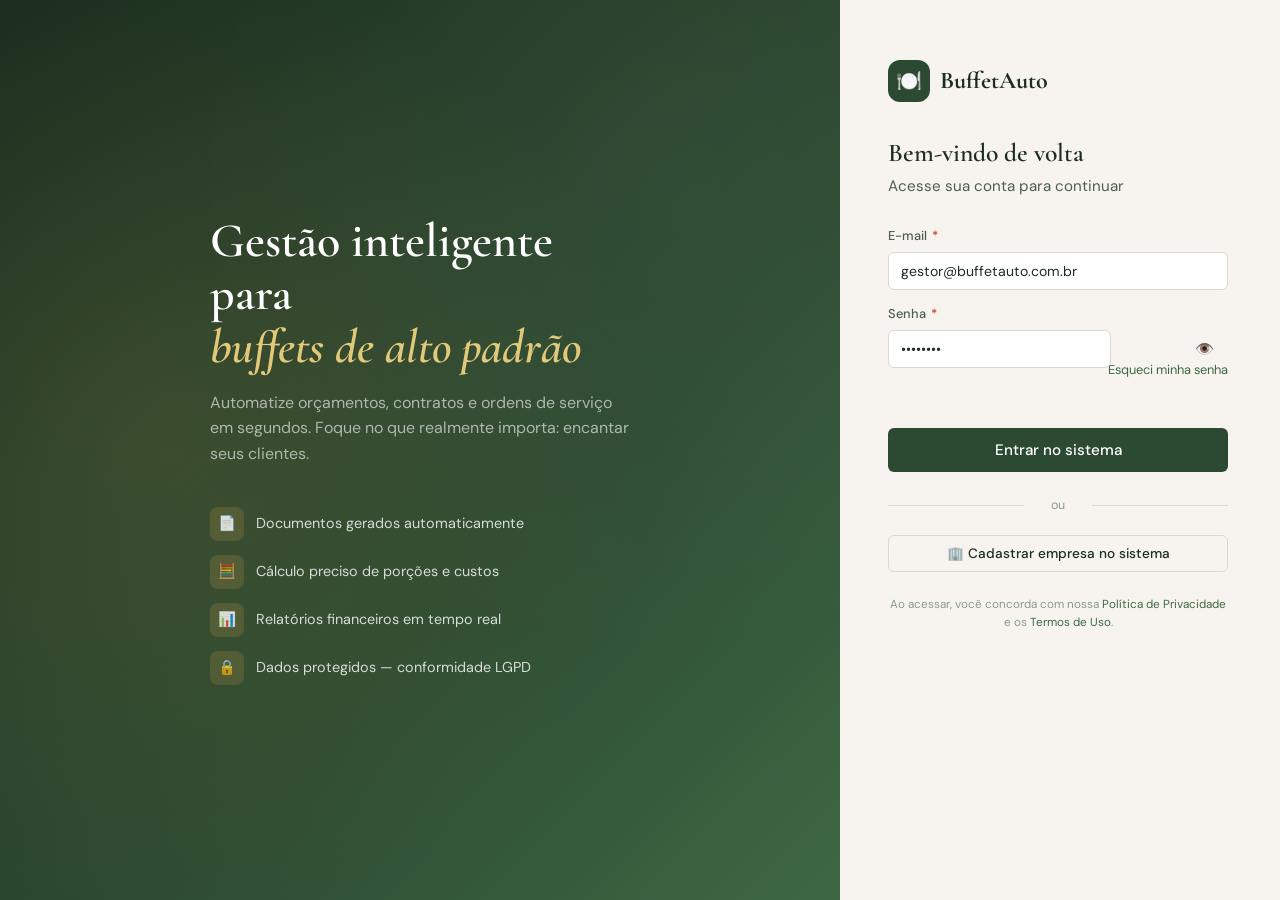
==== commit 31e8457e: "Adicionando a funcionalidade cadastrar fornecedor" ====
--- a/pages/login.html
+++ b/pages/login.html
@@ -3,80 +3,756 @@
 <head>
   <meta charset="UTF-8">
   <meta name="viewport" content="width=device-width, initial-scale=1.0">
-  <title>BuffetAuto – Login</title>
-  <link rel="stylesheet" href="/css/style.css">
+  <title>BuffetAuto – Acesso</title>
+  <link rel="stylesheet" href="../css/style.css">
+  <style>
+    /* ── Telas ─────────────────────────────────────── */
+    .screen {
+      display: none;
+      width: 100%;
+      height: 100%;
+      animation: screenIn .35s ease both;
+    }
+    .screen.active { display: flex; }
+
+    @keyframes screenIn {
+      from { opacity: 0; transform: translateX(24px); }
+      to   { opacity: 1; transform: translateX(0); }
+    }
+    @keyframes screenOut {
+      from { opacity: 1; transform: translateX(0); }
+      to   { opacity: 0; transform: translateX(-24px); }
+    }
+    .screen.leaving {
+      display: flex;
+      animation: screenOut .25s ease forwards;
+    }
+
+    /* ── Arte lateral dinâmica ──────────────────────── */
+    .login-art { transition: background .5s ease; }
+
+    /* ── Painel de cadastro – etapas ────────────────── */
+    .step-bar {
+      display: flex;
+      align-items: center;
+      gap: 0;
+      margin-bottom: 28px;
+    }
+    .step {
+      display: flex;
+      align-items: center;
+      gap: 8px;
+      flex: 1;
+    }
+    .step-circle {
+      width: 28px; height: 28px;
+      border-radius: 50%;
+      border: 2px solid var(--border);
+      display: flex; align-items: center; justify-content: center;
+      font-size: .75rem;
+      font-weight: 700;
+      color: var(--text-muted);
+      background: var(--surface);
+      transition: all .3s ease;
+      flex-shrink: 0;
+    }
+    .step-circle.done  { background: var(--green-700); border-color: var(--green-700); color: #fff; }
+    .step-circle.active{ background: var(--gold-500);  border-color: var(--gold-500);  color: #fff; }
+    .step-label {
+      font-size: .72rem;
+      color: var(--text-muted);
+      font-weight: 500;
+      white-space: nowrap;
+    }
+    .step-label.active { color: var(--gold-500); font-weight: 600; }
+    .step-label.done   { color: var(--green-700); }
+    .step-line {
+      flex: 1;
+      height: 2px;
+      background: var(--border);
+      margin: 0 8px;
+      border-radius: 1px;
+      transition: background .4s ease;
+    }
+    .step-line.done { background: var(--green-700); }
+
+    /* ── Campos de form do cadastro ─────────────────── */
+    .cad-step { display: none; }
+    .cad-step.active { display: block; animation: screenIn .3s ease both; }
+
+    /* ── Sucesso ────────────────────────────────────── */
+    .success-icon {
+      width: 64px; height: 64px;
+      border-radius: 50%;
+      background: var(--green-100);
+      display: flex; align-items: center; justify-content: center;
+      font-size: 1.8rem;
+      margin: 0 auto 16px;
+      animation: popIn .4s cubic-bezier(.175,.885,.32,1.275) both;
+    }
+    @keyframes popIn {
+      from { transform: scale(0); opacity: 0; }
+      to   { transform: scale(1); opacity: 1; }
+    }
+
+    /* ── Senha – força ──────────────────────────────── */
+    .pwd-strength {
+      height: 4px;
+      border-radius: 2px;
+      background: var(--border);
+      margin-top: 6px;
+      overflow: hidden;
+    }
+    .pwd-strength-fill {
+      height: 100%;
+      border-radius: 2px;
+      width: 0%;
+      transition: width .3s ease, background .3s ease;
+    }
+    .pwd-hint { font-size: .72rem; margin-top: 4px; }
+
+    /* ── Toggle senha ───────────────────────────────── */
+    .pwd-wrap { position: relative; }
+    .pwd-wrap input { padding-right: 40px; }
+    .pwd-toggle {
+      position: absolute;
+      right: 10px; top: 50%;
+      transform: translateY(-50%);
+      background: none; border: none;
+      cursor: pointer; font-size: .95rem;
+      color: var(--text-muted);
+      padding: 4px;
+    }
+
+    /* ── Checkbox termos ────────────────────────────── */
+    .terms-check {
+      display: flex;
+      align-items: flex-start;
+      gap: 10px;
+      cursor: pointer;
+      font-size: .82rem;
+      color: var(--text-secondary);
+    }
+    .terms-check input[type="checkbox"] {
+      width: 16px; height: 16px;
+      accent-color: var(--green-700);
+      flex-shrink: 0;
+      margin-top: 2px;
+    }
+
+    /* ── Arte lateral – conteúdo por tela ───────────── */
+    .art-slide { display: none; }
+    .art-slide.active { display: block; animation: screenIn .4s ease both; }
+
+    /* ── Contador regressivo ────────────────────────── */
+    #redirect-count {
+      font-family: 'Cormorant Garamond', serif;
+      font-size: 2.5rem;
+      font-weight: 700;
+      color: var(--green-700);
+      display: block;
+      text-align: center;
+      margin: 8px 0 4px;
+    }
+  </style>
 </head>
 <body>
-<div class="login-page">
-
-  <!-- Arte lateral -->
-  <div class="login-art">
+<div class="login-page" id="login-page">
+
+  <!-- ═══ ARTE LATERAL ═══════════════════════════════════ -->
+  <div class="login-art" id="login-art">
     <div class="login-art-pattern"></div>
-    <div class="login-art-content fade-up">
-      <h1>Gestão inteligente para<br><em>buffets de alto padrão</em></h1>
-      <p>Automatize orçamentos, contratos e ordens de serviço em segundos. Foque no que realmente importa: encantar seus clientes.</p>
-      <div class="login-features">
-        <div class="login-feature">
-          <div class="login-feature-icon">📄</div>
-          <span>Documentos gerados automaticamente em segundos</span>
-        </div>
-        <div class="login-feature">
-          <div class="login-feature-icon">🧮</div>
-          <span>Cálculo preciso de porções e custos por evento</span>
-        </div>
-        <div class="login-feature">
-          <div class="login-feature-icon">📊</div>
-          <span>Relatórios financeiros e operacionais em tempo real</span>
-        </div>
-        <div class="login-feature">
-          <div class="login-feature-icon">🔒</div>
-          <span>Dados protegidos com conformidade à LGPD</span>
+
+    <!-- Arte: Login -->
+    <div class="art-slide active" id="art-login">
+      <div class="login-art-content">
+        <h1>Gestão inteligente para<br><em>buffets de alto padrão</em></h1>
+        <p>Automatize orçamentos, contratos e ordens de serviço em segundos. Foque no que realmente importa: encantar seus clientes.</p>
+        <div class="login-features">
+          <div class="login-feature"><div class="login-feature-icon">📄</div><span>Documentos gerados automaticamente</span></div>
+          <div class="login-feature"><div class="login-feature-icon">🧮</div><span>Cálculo preciso de porções e custos</span></div>
+          <div class="login-feature"><div class="login-feature-icon">📊</div><span>Relatórios financeiros em tempo real</span></div>
+          <div class="login-feature"><div class="login-feature-icon">🔒</div><span>Dados protegidos — conformidade LGPD</span></div>
+        </div>
+      </div>
+    </div>
+
+    <!-- Arte: Cadastro -->
+    <div class="art-slide" id="art-cadastro">
+      <div class="login-art-content">
+        <h1>Crie sua conta<br><em>em minutos</em></h1>
+        <p>Junte-se a mais de 280 buffets que já automatizaram sua gestão com o BuffetAuto.</p>
+        <div class="login-features">
+          <div class="login-feature"><div class="login-feature-icon">🚀</div><span>Configure seu buffet em menos de 5 minutos</span></div>
+          <div class="login-feature"><div class="login-feature-icon">🆓</div><span>14 dias grátis — sem cartão de crédito</span></div>
+          <div class="login-feature"><div class="login-feature-icon">🤝</div><span>Suporte humano incluído no plano</span></div>
+          <div class="login-feature"><div class="login-feature-icon">🔄</div><span>Migração dos seus dados sem custo</span></div>
+        </div>
+        <div style="margin-top:32px;padding:16px 20px;background:rgba(192,156,74,.15);border-radius:12px;border-left:3px solid var(--gold-500)">
+          <div style="font-size:.8rem;color:var(--gold-300);font-weight:600;margin-bottom:6px">🌟 DEPOIMENTO</div>
+          <div style="font-size:.88rem;color:rgba(255,255,255,.8);line-height:1.5;">"Reduzi o tempo de elaboração de orçamentos de 3 horas para menos de 2 minutos."</div>
+          <div style="font-size:.75rem;color:rgba(255,255,255,.4);margin-top:8px">— Carla M., Buffet Villa Rosa · Brasília/DF</div>
+        </div>
+      </div>
+    </div>
+
+    <!-- Arte: Sucesso -->
+    <div class="art-slide" id="art-sucesso">
+      <div class="login-art-content">
+        <h1>Tudo pronto,<br><em>seja bem-vindo!</em></h1>
+        <p>Sua conta foi criada com sucesso. Você será redirecionado para o login automaticamente.</p>
+        <div class="login-features" style="margin-top:32px">
+          <div class="login-feature"><div class="login-feature-icon">✅</div><span>Conta corporativa criada</span></div>
+          <div class="login-feature"><div class="login-feature-icon">📧</div><span>E-mail de boas-vindas enviado</span></div>
+          <div class="login-feature"><div class="login-feature-icon">🎁</div><span>14 dias de trial ativados</span></div>
         </div>
       </div>
     </div>
   </div>
 
-  <!-- Formulário -->
+  <!-- ═══ LADO DO FORMULÁRIO ══════════════════════════════ -->
   <div class="login-form-side">
-    <div class="login-form-box fade-up">
-      <div class="login-form-logo">
-        <div class="login-form-logo-icon">🍽️</div>
-        <span class="login-form-logo-name">BuffetAuto</span>
+
+    <!-- ── TELA 1: LOGIN ─────────────────────────────────── -->
+    <div class="screen active" id="screen-login">
+      <div class="login-form-box">
+        <div class="login-form-logo">
+          <div class="login-form-logo-icon">🍽️</div>
+          <span class="login-form-logo-name">BuffetAuto</span>
+        </div>
+
+        <h2>Bem-vindo de volta</h2>
+        <p>Acesse sua conta para continuar</p>
+
+        <div class="form-group" style="margin-top:24px">
+          <label class="form-label">E-mail <span>*</span></label>
+          <input id="login-email" type="email" class="form-control" placeholder="seu@email.com" value="gestor@buffetauto.com.br">
+        </div>
+
+        <div class="form-group" style="margin-top:14px">
+          <label class="form-label">Senha <span>*</span></label>
+          <div class="pwd-wrap">
+            <input id="login-senha" type="password" class="form-control" placeholder="••••••••" value="12345678">
+            <button class="pwd-toggle" type="button" onclick="togglePwd('login-senha',this)">👁️</button>
+          </div>
+        </div>
+
+        <p class="login-forgot"><a href="#" onclick="mostrarEsqueciSenha(event)">Esqueci minha senha</a></p>
+
+        <div id="login-erro" style="display:none" class="alert alert-warning" style="margin-top:12px"></div>
+
+        <button class="btn btn-primary login-submit" style="margin-top:20px" onclick="tentarLogin()">
+          Entrar no sistema
+        </button>
+
+        <div class="login-divider" style="margin-top:24px">ou</div>
+
+        <div style="margin-top:4px">
+          <button class="btn btn-outline w-full" style="justify-content:center;gap:8px;font-size:.85rem"
+            onclick="irParaCadastro()">
+            🏢 Cadastrar empresa no sistema
+          </button>
+        </div>
+
+        <p style="text-align:center;font-size:.73rem;color:var(--text-muted);margin-top:24px;line-height:1.5">
+          Ao acessar, você concorda com nossa
+          <a href="#" style="color:var(--green-500)">Política de Privacidade</a> e os
+          <a href="#" style="color:var(--green-500)">Termos de Uso</a>.
+        </p>
       </div>
-
-      <h2>Bem-vindo de volta</h2>
-      <p>Acesse sua conta para continuar</p>
-
-      <div class="form-group" style="margin-top:24px">
-        <label class="form-label">E-mail <span>*</span></label>
-        <input type="email" class="form-control" placeholder="seu@email.com" value="gestor@buffetauto.com.br">
+    </div>
+
+    <!-- ── TELA 2: CADASTRO CORPORATIVO ──────────────────── -->
+    <div class="screen" id="screen-cadastro">
+      <div class="login-form-box" style="max-width:380px">
+
+        <!-- Voltar -->
+        <button onclick="irParaLogin()" style="background:none;border:none;cursor:pointer;color:var(--text-muted);font-size:.82rem;display:flex;align-items:center;gap:6px;padding:0;margin-bottom:20px">
+          ← Voltar ao login
+        </button>
+
+        <div class="login-form-logo">
+          <div class="login-form-logo-icon">🏢</div>
+          <span class="login-form-logo-name" style="font-size:1.2rem">Cadastro Corporativo</span>
+        </div>
+        <p style="margin-bottom:24px;font-size:.85rem">Preencha os dados da sua empresa para criar a conta.</p>
+
+        <!-- Barra de etapas -->
+        <div class="step-bar">
+          <div class="step">
+            <div class="step-circle active" id="step-c1">1</div>
+            <span class="step-label active" id="step-l1">Empresa</span>
+          </div>
+          <div class="step-line" id="step-line-1"></div>
+          <div class="step">
+            <div class="step-circle" id="step-c2">2</div>
+            <span class="step-label" id="step-l2">Responsável</span>
+          </div>
+          <div class="step-line" id="step-line-2"></div>
+          <div class="step">
+            <div class="step-circle" id="step-c3">3</div>
+            <span class="step-label" id="step-l3">Acesso</span>
+          </div>
+        </div>
+
+        <!-- Etapa 1: Dados da empresa -->
+        <div class="cad-step active" id="cad-step-1">
+          <div class="form-group" style="margin-bottom:14px">
+            <label class="form-label">Razão social / Nome do buffet <span>*</span></label>
+            <input id="cad-empresa" class="form-control" placeholder="Ex: Buffet Villa Rosa Ltda">
+          </div>
+          <div class="form-group" style="margin-bottom:14px">
+            <label class="form-label">CNPJ <span>*</span></label>
+            <input id="cad-cnpj" class="form-control" placeholder="00.000.000/0001-00" maxlength="18"
+              oninput="this.value=maskCNPJ(this.value)">
+          </div>
+          <div class="form-group" style="margin-bottom:14px">
+            <label class="form-label">Cidade / Estado <span>*</span></label>
+            <input id="cad-cidade" class="form-control" placeholder="Ex: Brasília / DF">
+          </div>
+          <div class="form-group" style="margin-bottom:20px">
+            <label class="form-label">Segmento principal</label>
+            <select id="cad-segmento" class="form-control">
+              <option value="">Selecione</option>
+              <option>Casamentos</option>
+              <option>Eventos Corporativos</option>
+              <option>Formaturas</option>
+              <option>Buffet Completo (todos os tipos)</option>
+            </select>
+          </div>
+          <button class="btn btn-primary w-full" style="justify-content:center" onclick="avancarEtapa(2)">
+            Próximo — Dados do responsável →
+          </button>
+        </div>
+
+        <!-- Etapa 2: Dados do responsável -->
+        <div class="cad-step" id="cad-step-2">
+          <div class="form-group" style="margin-bottom:14px">
+            <label class="form-label">Nome completo <span>*</span></label>
+            <input id="cad-nome" class="form-control" placeholder="Ex: Carla Mendes">
+          </div>
+          <div class="form-group" style="margin-bottom:14px">
+            <label class="form-label">CPF <span>*</span></label>
+            <input id="cad-cpf" class="form-control" placeholder="000.000.000-00" maxlength="14"
+              oninput="this.value=maskCPF(this.value)">
+          </div>
+          <div class="form-group" style="margin-bottom:14px">
+            <label class="form-label">Telefone / WhatsApp <span>*</span></label>
+            <input id="cad-tel" class="form-control" placeholder="(61) 99999-9999" maxlength="15"
+              oninput="this.value=maskTel(this.value)">
+          </div>
+          <div class="form-group" style="margin-bottom:20px">
+            <label class="form-label">Cargo</label>
+            <select id="cad-cargo" class="form-control">
+              <option>Proprietário(a)</option>
+              <option>Gestor(a) de Eventos</option>
+              <option>Diretor(a)</option>
+              <option>Sócio(a)</option>
+            </select>
+          </div>
+          <div class="flex gap-2">
+            <button class="btn btn-outline" style="flex:1;justify-content:center" onclick="voltarEtapa(1)">← Voltar</button>
+            <button class="btn btn-primary" style="flex:2;justify-content:center" onclick="avancarEtapa(3)">Próximo — Criar acesso →</button>
+          </div>
+        </div>
+
+        <!-- Etapa 3: Dados de acesso -->
+        <div class="cad-step" id="cad-step-3">
+          <div class="form-group" style="margin-bottom:14px">
+            <label class="form-label">E-mail de acesso <span>*</span></label>
+            <input id="cad-email" type="email" class="form-control" placeholder="gestor@seuBuffet.com.br">
+          </div>
+          <div class="form-group" style="margin-bottom:4px">
+            <label class="form-label">Senha <span>*</span></label>
+            <div class="pwd-wrap">
+              <input id="cad-senha" type="password" class="form-control" placeholder="Mín. 8 caracteres"
+                oninput="avaliarSenha(this.value)">
+              <button class="pwd-toggle" type="button" onclick="togglePwd('cad-senha',this)">👁️</button>
+            </div>
+            <div class="pwd-strength"><div class="pwd-strength-fill" id="pwd-fill"></div></div>
+            <p class="pwd-hint text-muted" id="pwd-hint">Digite a senha para ver a força</p>
+          </div>
+          <div class="form-group" style="margin-bottom:16px">
+            <label class="form-label">Confirmar senha <span>*</span></label>
+            <div class="pwd-wrap">
+              <input id="cad-senha2" type="password" class="form-control" placeholder="Repita a senha">
+              <button class="pwd-toggle" type="button" onclick="togglePwd('cad-senha2',this)">👁️</button>
+            </div>
+          </div>
+          <label class="terms-check" style="margin-bottom:20px">
+            <input type="checkbox" id="cad-termos">
+            <span>Li e concordo com os <a href="#" style="color:var(--green-500)">Termos de Uso</a> e a <a href="#" style="color:var(--green-500)">Política de Privacidade</a> do BuffetAuto.</span>
+          </label>
+          <div id="cad-erro" style="display:none;margin-bottom:12px"></div>
+          <div class="flex gap-2">
+            <button class="btn btn-outline" style="flex:1;justify-content:center" onclick="voltarEtapa(2)">← Voltar</button>
+            <button class="btn btn-gold" style="flex:2;justify-content:center" onclick="finalizarCadastro()">✅ Criar conta</button>
+          </div>
+        </div>
+
       </div>
-
-      <div class="form-group" style="margin-top:14px">
-        <label class="form-label">Senha <span>*</span></label>
-        <input type="password" class="form-control" placeholder="••••••••" value="12345678">
-      </div>
-
-      <p class="login-forgot"><a href="#">Esqueci minha senha</a></p>
-
-      <button class="btn btn-primary login-submit" style="margin-top:20px"
-       onclick="window.location.href='../index.html'">
-        Entrar no sistema
-      </button>
-
-      <div class="login-divider" style="margin-top:20px">ou</div>
-
-      <div style="display:flex;gap:8px;margin-top:4px">
-        <button class="btn btn-outline w-full" style="justify-content:center;font-size:.82rem">
-          🏢 Login Corporativo
+    </div>
+
+    <!-- ── TELA 3: SUCESSO ───────────────────────────────── -->
+    <div class="screen" id="screen-sucesso">
+      <div class="login-form-box" style="text-align:center">
+        <div class="success-icon">🎉</div>
+        <h2 style="margin-bottom:8px">Conta criada!</h2>
+        <p style="margin-bottom:4px">Bem-vindo(a) ao BuffetAuto,</p>
+        <p style="font-weight:600;color:var(--green-700);font-size:1rem;margin-bottom:0" id="sucesso-nome">—</p>
+        <p style="font-size:.83rem;color:var(--text-muted);margin-top:4px" id="sucesso-empresa">—</p>
+
+        <div style="margin:24px 0;padding:16px;background:var(--green-100);border-radius:12px;text-align:left">
+          <div style="font-size:.8rem;font-weight:600;color:var(--green-700);margin-bottom:10px">✅ O que foi criado</div>
+          <div style="display:flex;flex-direction:column;gap:8px;font-size:.83rem;color:var(--text-secondary)">
+            <span>🏢 Conta corporativa ativa</span>
+            <span>📧 E-mail de boas-vindas enviado</span>
+            <span>🎁 14 dias de trial gratuito ativados</span>
+            <span>🔐 Acesso liberado ao painel</span>
+          </div>
+        </div>
+
+        <p style="font-size:.82rem;color:var(--text-muted);margin-bottom:4px">Redirecionando para o login em</p>
+        <span id="redirect-count">5</span>
+        <p style="font-size:.75rem;color:var(--text-muted)">segundos</p>
+
+        <button class="btn btn-primary w-full" style="justify-content:center;margin-top:16px" onclick="irParaLoginComDados()">
+          Ir para o login agora →
         </button>
       </div>
-
-      <p style="text-align:center;font-size:.75rem;color:var(--text-muted);margin-top:28px">
-        Ao acessar, você concorda com nossa <a href="#" style="color:var(--green-500)">Política de Privacidade</a> e os <a href="#" style="color:var(--green-500)">Termos de Uso</a>.
-      </p>
     </div>
-  </div>
+
+  </div><!-- fim login-form-side -->
 </div>
+
+<script>
+// ── Dados temporários do cadastro ────────────────────────────
+let dadosCadastro = {};
+let countdownTimer = null;
+let etapaAtual = 1;
+
+// ── Navegação entre telas ─────────────────────────────────────
+function goTo(screenId, artId) {
+  // Anima saída da tela atual
+  const ativa = document.querySelector('.screen.active');
+  if (ativa) {
+    ativa.classList.add('leaving');
+    setTimeout(() => { ativa.classList.remove('active', 'leaving'); }, 250);
+  }
+  // Entra na nova tela
+  setTimeout(() => {
+    document.getElementById(screenId).classList.add('active');
+  }, 200);
+
+  // Troca arte lateral
+  document.querySelectorAll('.art-slide').forEach(a => a.classList.remove('active'));
+  document.getElementById(artId).classList.add('active');
+}
+
+function irParaCadastro() {
+  etapaAtual = 1;
+  resetarEtapas();
+  goTo('screen-cadastro', 'art-cadastro');
+}
+
+function irParaLogin() {
+  goTo('screen-login', 'art-login');
+}
+
+function irParaLoginComDados() {
+  clearInterval(countdownTimer);
+  // Preenche o campo de e-mail com o e-mail cadastrado
+  if (dadosCadastro.email) {
+    setTimeout(() => {
+      const el = document.getElementById('login-email');
+      if (el) el.value = dadosCadastro.email;
+    }, 300);
+  }
+  goTo('screen-login', 'art-login');
+}
+
+// ── Login ─────────────────────────────────────────────────────
+function tentarLogin() {
+  const email = document.getElementById('login-email').value.trim();
+  const senha  = document.getElementById('login-senha').value;
+  const erro   = document.getElementById('login-erro');
+
+  if (!email || !senha) {
+    mostrarErroLogin('Preencha e-mail e senha para continuar.'); return;
+  }
+
+  // Demo: aceita qualquer combinação ou os dados cadastrados
+  const emailValido   = email === 'gestor@buffetauto.com.br' || email === dadosCadastro.email;
+  const senhaValida   = senha  === '12345678'                || senha  === dadosCadastro.senha;
+
+  if (emailValido && senhaValida) {
+    erro.style.display = 'none';
+    // Feedback visual antes de redirecionar
+    const btn = document.querySelector('#screen-login .btn-primary');
+    btn.textContent = '✅ Entrando…';
+    btn.disabled = true;
+    btn.style.background = 'var(--green-500)';
+    setTimeout(() => { window.location.href = '../index.html'; }, 800);
+  } else {
+    mostrarErroLogin('E-mail ou senha inválidos. Tente: gestor@buffetauto.com.br / 12345678');
+  }
+}
+
+function mostrarErroLogin(msg) {
+  const erro = document.getElementById('login-erro');
+  erro.style.display = 'flex';
+  erro.className = 'alert alert-warning';
+  erro.style.marginTop = '12px';
+  erro.style.gap = '8px';
+  erro.innerHTML = `<span>⚠️</span><span>${msg}</span>`;
+}
+
+function mostrarEsqueciSenha(e) {
+  e.preventDefault();
+  const email = document.getElementById('login-email').value.trim();
+  const msg = email
+    ? `Se o e-mail <strong>${email}</strong> estiver cadastrado, você receberá as instruções em breve.`
+    : 'Informe seu e-mail no campo acima e tente novamente.';
+  mostrarErroLogin(msg);
+  document.getElementById('login-erro').className = 'alert alert-info';
+  document.getElementById('login-erro').style.marginTop = '12px';
+}
+
+// ── Etapas do cadastro ────────────────────────────────────────
+function resetarEtapas() {
+  [1,2,3].forEach(n => {
+    document.getElementById(`cad-step-${n}`).classList.remove('active');
+    document.getElementById(`step-c${n}`).className = 'step-circle';
+    document.getElementById(`step-l${n}`).className = 'step-label';
+  });
+  [1,2].forEach(n => document.getElementById(`step-line-${n}`).classList.remove('done'));
+  document.getElementById('cad-step-1').classList.add('active');
+  document.getElementById('step-c1').classList.add('active');
+  document.getElementById('step-l1').classList.add('active');
+}
+
+function atualizarBarraEtapas(etapa) {
+  [1,2,3].forEach(n => {
+    const c = document.getElementById(`step-c${n}`);
+    const l = document.getElementById(`step-l${n}`);
+    c.className = 'step-circle' + (n < etapa ? ' done' : n === etapa ? ' active' : '');
+    l.className  = 'step-label'  + (n < etapa ? ' done' : n === etapa ? ' active' : '');
+    if (n < etapa) { c.textContent = '✓'; } else { c.textContent = n; }
+  });
+  [1,2].forEach(n => {
+    document.getElementById(`step-line-${n}`).classList.toggle('done', n < etapa);
+  });
+}
+
+function avancarEtapa(proxima) {
+  // Validações por etapa
+  if (proxima === 2) {
+    const empresa = document.getElementById('cad-empresa').value.trim();
+    const cnpj    = document.getElementById('cad-cnpj').value.trim();
+    const cidade  = document.getElementById('cad-cidade').value.trim();
+    if (!empresa || !cnpj || !cidade) {
+      shakeForm('cad-step-1');
+      showToastLocal('Preencha todos os campos obrigatórios.', 'error'); return;
+    }
+    if (cnpj.replace(/\D/g,'').length < 14) {
+      showToastLocal('CNPJ inválido — preencha os 14 dígitos.', 'error'); return;
+    }
+    dadosCadastro.empresa  = empresa;
+    dadosCadastro.cnpj     = cnpj;
+    dadosCadastro.cidade   = cidade;
+    dadosCadastro.segmento = document.getElementById('cad-segmento').value;
+  }
+
+  if (proxima === 3) {
+    const nome = document.getElementById('cad-nome').value.trim();
+    const cpf  = document.getElementById('cad-cpf').value.trim();
+    const tel  = document.getElementById('cad-tel').value.trim();
+    if (!nome || !cpf || !tel) {
+      shakeForm('cad-step-2');
+      showToastLocal('Preencha todos os campos obrigatórios.', 'error'); return;
+    }
+    dadosCadastro.nome  = nome;
+    dadosCadastro.cpf   = cpf;
+    dadosCadastro.tel   = tel;
+    dadosCadastro.cargo = document.getElementById('cad-cargo').value;
+  }
+
+  // Anima saída da etapa atual
+  const atual = document.getElementById(`cad-step-${proxima - 1}`);
+  atual.style.animation = 'screenOut .2s ease forwards';
+  setTimeout(() => {
+    atual.classList.remove('active');
+    atual.style.animation = '';
+    document.getElementById(`cad-step-${proxima}`).classList.add('active');
+    etapaAtual = proxima;
+    atualizarBarraEtapas(proxima);
+  }, 200);
+}
+
+function voltarEtapa(anterior) {
+  const atual = document.getElementById(`cad-step-${etapaAtual}`);
+  atual.classList.remove('active');
+  document.getElementById(`cad-step-${anterior}`).classList.add('active');
+  etapaAtual = anterior;
+  atualizarBarraEtapas(anterior);
+}
+
+function finalizarCadastro() {
+  const email  = document.getElementById('cad-email').value.trim();
+  const senha  = document.getElementById('cad-senha').value;
+  const senha2 = document.getElementById('cad-senha2').value;
+  const termos = document.getElementById('cad-termos').checked;
+  const erroEl = document.getElementById('cad-erro');
+
+  const mostrarErroCad = (msg) => {
+    erroEl.style.display = 'flex';
+    erroEl.className = 'alert alert-warning';
+    erroEl.style.gap = '8px';
+    erroEl.innerHTML = `<span>⚠️</span><span>${msg}</span>`;
+    shakeForm('cad-step-3');
+  };
+
+  if (!email) { mostrarErroCad('Informe o e-mail de acesso.'); return; }
+  if (!/^[^\s@]+@[^\s@]+\.[^\s@]+$/.test(email)) { mostrarErroCad('E-mail inválido.'); return; }
+  if (senha.length < 8) { mostrarErroCad('A senha deve ter ao mínimo 8 caracteres.'); return; }
+  if (senha !== senha2) { mostrarErroCad('As senhas não coincidem.'); return; }
+  if (!termos) { mostrarErroCad('Aceite os termos para continuar.'); return; }
+
+  erroEl.style.display = 'none';
+  dadosCadastro.email = email;
+  dadosCadastro.senha = senha;
+
+  // Feedback no botão
+  const btn = document.querySelector('#cad-step-3 .btn-gold');
+  btn.textContent = '⏳ Criando conta…';
+  btn.disabled = true;
+
+  // Simula processamento (1.2s)
+  setTimeout(() => {
+    btn.textContent = '✅ Criar conta';
+    btn.disabled = false;
+    irParaSucesso();
+  }, 1200);
+}
+
+// ── Tela de sucesso ───────────────────────────────────────────
+function irParaSucesso() {
+  document.getElementById('sucesso-nome').textContent    = dadosCadastro.nome    || '—';
+  document.getElementById('sucesso-empresa').textContent = dadosCadastro.empresa || '—';
+
+  goTo('screen-sucesso', 'art-sucesso');
+
+  // Contador regressivo
+  let count = 5;
+  document.getElementById('redirect-count').textContent = count;
+  countdownTimer = setInterval(() => {
+    count--;
+    document.getElementById('redirect-count').textContent = count;
+    if (count <= 0) {
+      clearInterval(countdownTimer);
+      irParaLoginComDados();
+    }
+  }, 1000);
+}
+
+// ── Força da senha ────────────────────────────────────────────
+function avaliarSenha(val) {
+  const fill = document.getElementById('pwd-fill');
+  const hint = document.getElementById('pwd-hint');
+  let score = 0;
+  if (val.length >= 8)  score++;
+  if (val.length >= 12) score++;
+  if (/[A-Z]/.test(val)) score++;
+  if (/[0-9]/.test(val)) score++;
+  if (/[^A-Za-z0-9]/.test(val)) score++;
+
+  const levels = [
+    { pct:'0%',   bg:'var(--border)',   label:'Digite a senha para ver a força' },
+    { pct:'20%',  bg:'var(--danger)',   label:'⚠️ Muito fraca' },
+    { pct:'40%',  bg:'#E67E22',         label:'🔶 Fraca' },
+    { pct:'60%',  bg:'var(--warning)',  label:'🟡 Razoável' },
+    { pct:'80%',  bg:'var(--green-500)',label:'🟢 Boa' },
+    { pct:'100%', bg:'var(--green-700)',label:'💪 Excelente' },
+  ];
+  const l = levels[Math.min(score, 5)];
+  fill.style.width      = val.length ? l.pct : '0%';
+  fill.style.background = l.bg;
+  hint.textContent      = val.length ? l.label : levels[0].label;
+  hint.style.color      = val.length ? l.bg : 'var(--text-muted)';
+}
+
+// ── Toggle visibilidade de senha ──────────────────────────────
+function togglePwd(inputId, btn) {
+  const input = document.getElementById(inputId);
+  if (input.type === 'password') {
+    input.type = 'text';
+    btn.textContent = '🙈';
+  } else {
+    input.type = 'password';
+    btn.textContent = '👁️';
+  }
+}
+
+// ── Máscaras ──────────────────────────────────────────────────
+function maskCNPJ(v) {
+  return v.replace(/\D/g,'').slice(0,14)
+    .replace(/^(\d{2})(\d)/,'$1.$2')
+    .replace(/^(\d{2})\.(\d{3})(\d)/,'$1.$2.$3')
+    .replace(/\.(\d{3})(\d)/,'.$1/$2')
+    .replace(/(\d{4})(\d)/,'$1-$2');
+}
+function maskCPF(v) {
+  return v.replace(/\D/g,'').slice(0,11)
+    .replace(/(\d{3})(\d)/,'$1.$2')
+    .replace(/(\d{3})\.(\d{3})(\d)/,'$1.$2.$3')
+    .replace(/\.(\d{3})(\d{1,2})$/,'.$1-$2');
+}
+function maskTel(v) {
+  const d = v.replace(/\D/g,'').slice(0,11);
+  if (d.length <= 10) return d.replace(/^(\d{2})(\d{4})(\d{0,4})/,'($1) $2-$3');
+  return d.replace(/^(\d{2})(\d{5})(\d{0,4})/,'($1) $2-$3');
+}
+
+// ── Shake de validação ────────────────────────────────────────
+function shakeForm(stepId) {
+  const el = document.getElementById(stepId);
+  el.style.animation = 'none'; el.offsetHeight;
+  el.style.animation = 'shake .4s ease';
+}
+
+// ── Toast local (sem depender do app.js) ──────────────────────
+function showToastLocal(msg, type='success') {
+  document.querySelectorAll('.toast-local').forEach(t => t.remove());
+  const t = document.createElement('div');
+  t.className = 'toast-local';
+  t.style.cssText = `position:fixed;bottom:24px;right:24px;z-index:9999;
+    background:${type==='success'?'var(--green-900)':'#C0392B'};
+    color:#fff;padding:12px 20px;border-radius:10px;font-size:.87rem;
+    box-shadow:0 12px 40px rgba(27,46,31,.16);display:flex;align-items:center;gap:10px;
+    animation:fadeUp .3s ease;max-width:320px;`;
+  t.innerHTML = `<span>${type==='success'?'✅':'❌'}</span><span>${msg}</span>`;
+  document.body.appendChild(t);
+  setTimeout(() => t.remove(), 3500);
+}
+</script>
+
+<style>
+/* Shake animation para validação */
+@keyframes shake {
+  0%,100% { transform: translateX(0); }
+  20%      { transform: translateX(-6px); }
+  40%      { transform: translateX(6px); }
+  60%      { transform: translateX(-4px); }
+  80%      { transform: translateX(4px); }
+}
+/* fadeUp para toast local */
+@keyframes fadeUp {
+  from { opacity:0; transform: translateY(16px); }
+  to   { opacity:1; transform: translateY(0); }
+}
+/* Login form side permite scrolling em mobile */
+.login-form-side { overflow-y: auto; }
+</style>
+
 </body>
 </html>
--- a/css/style.css
+++ b/css/style.css
@@ -806,4 +806,105 @@
   .grid-2, .grid-3 { grid-template-columns: 1fr; }
   .login-art { display: none; }
   .login-form-side { width: 100%; }
-}+}
+
+/* ─── Modal ──────────────────────────────────────────────── */
+#app-modal {
+  display: none;
+  position: fixed;
+  inset: 0;
+  background: rgba(0,0,0,.48);
+  z-index: 1000;
+  align-items: center;
+  justify-content: center;
+  padding: 20px;
+  backdrop-filter: blur(2px);
+}
+.modal-box {
+  background: var(--surface);
+  border-radius: var(--radius-lg);
+  width: 100%;
+  max-width: 640px;
+  max-height: 90vh;
+  display: flex;
+  flex-direction: column;
+  box-shadow: var(--shadow-lg);
+  animation: fadeUp .25s ease;
+}
+.modal-header {
+  padding: 20px 24px;
+  border-bottom: 1px solid var(--border);
+  display: flex;
+  align-items: center;
+  justify-content: space-between;
+  flex-shrink: 0;
+}
+.modal-header h3 {
+  font-family: 'Cormorant Garamond', serif;
+  font-size: 1.15rem;
+  color: var(--text-primary);
+}
+.modal-close {
+  background: none;
+  border: none;
+  font-size: 1.2rem;
+  cursor: pointer;
+  color: var(--text-muted);
+  padding: 4px 8px;
+  border-radius: 6px;
+  transition: background var(--transition);
+  line-height: 1;
+}
+.modal-close:hover { background: var(--bg); color: var(--text-primary); }
+#modal-body {
+  padding: 24px;
+  overflow-y: auto;
+  flex: 1;
+}
+#modal-footer {
+  padding: 16px 24px;
+  border-top: 1px solid var(--border);
+  display: flex;
+  justify-content: flex-end;
+  gap: 10px;
+  flex-shrink: 0;
+  background: var(--bg);
+  border-radius: 0 0 var(--radius-lg) var(--radius-lg);
+}
+
+/* ─── Nav badge (atualização) ────────────────────────────── */
+.nav-badge[style*="display: none"] { display: none !important; }
+
+/* ─── Estoque alert banner ───────────────────────────────── */
+#estoque-alert-banner {
+  display: flex;
+  align-items: flex-start;
+  gap: 10px;
+}
+
+/* ─── Fornecedor card hover ──────────────────────────────── */
+#fornecedores-container .card {
+  transition: box-shadow var(--transition), transform var(--transition);
+}
+#fornecedores-container .card:hover {
+  box-shadow: var(--shadow-md);
+  transform: translateY(-2px);
+}
+
+/* ─── Tabs (fix active bottom border) ───────────────────── */
+.tabs {
+  margin-bottom: 20px;
+}
+
+/* ─── Responsive modal ───────────────────────────────────── */
+@media (max-width: 640px) {
+  #app-modal { padding: 10px; align-items: flex-end; }
+  .modal-box { max-height: 95vh; border-radius: var(--radius-lg) var(--radius-lg) 0 0; }
+}
+
+/* ─── Print (OS / Contrato) ──────────────────────────────── */
+@media print {
+  .sidebar, .topbar, #app-modal > div > div:last-child { display: none !important; }
+  .main-area { margin-left: 0; }
+  #modal-body { max-height: none !important; overflow: visible !important; }
+}
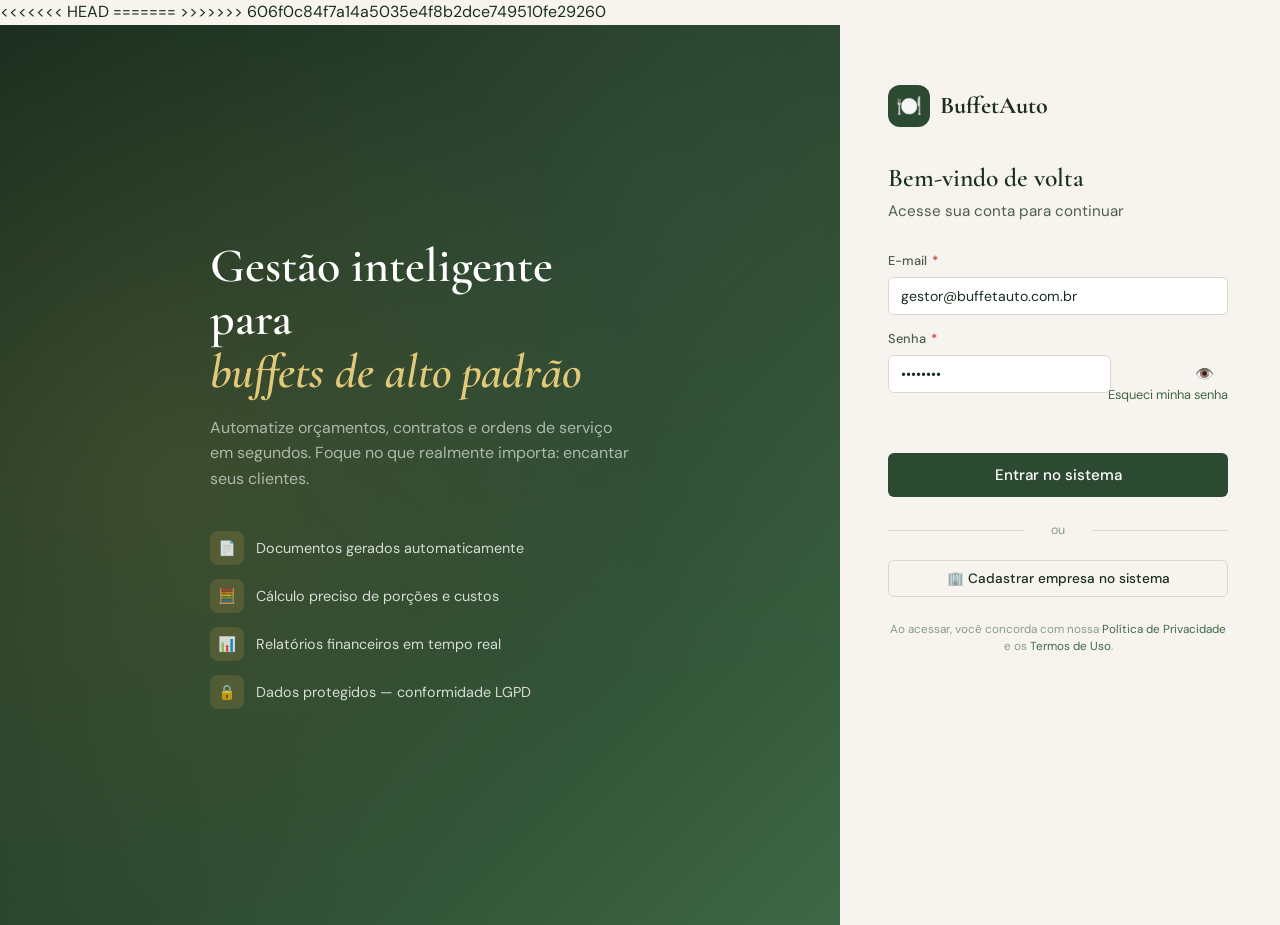
==== commit 3f6c609c: "Resolve merge conflicts" ====
--- a/pages/login.html
+++ b/pages/login.html
@@ -3,6 +3,7 @@
 <head>
   <meta charset="UTF-8">
   <meta name="viewport" content="width=device-width, initial-scale=1.0">
+<<<<<<< HEAD
   <title>BuffetAuto – Acesso</title>
   <link rel="stylesheet" href="../css/style.css">
   <style>
@@ -156,6 +157,10 @@
     }
   </style>
 </head>
+=======
+  <title>BuffetAuto – Login</title>
+<link rel="stylesheet" href="../css/style.css"></head>
+>>>>>>> 606f0c84f7a14a5035e4f8b2dce749510fe29260
 <body>
 <div class="login-page" id="login-page">
 
@@ -412,9 +417,16 @@
           </div>
         </div>
 
+
         <p style="font-size:.82rem;color:var(--text-muted);margin-bottom:4px">Redirecionando para o login em</p>
         <span id="redirect-count">5</span>
         <p style="font-size:.75rem;color:var(--text-muted)">segundos</p>
+
+      <button class="btn btn-primary login-submit" style="margin-top:20px"
+       onclick="window.location.href='../index.html'">
+        Entrar no sistema
+      </button>
+
 
         <button class="btn btn-primary w-full" style="justify-content:center;margin-top:16px" onclick="irParaLoginComDados()">
           Ir para o login agora →
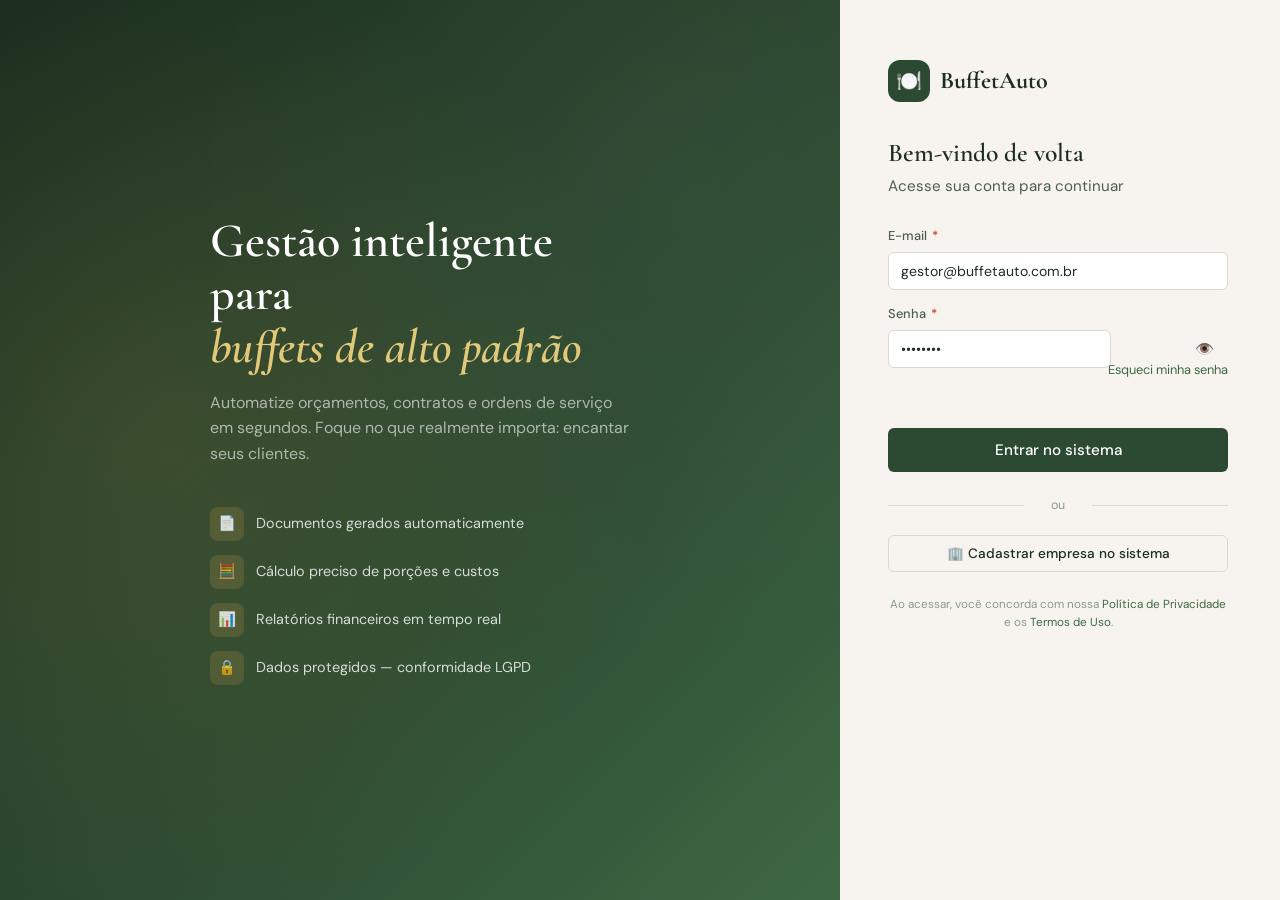
==== commit c5cd5648: "Consertando bugs" ====
--- a/pages/login.html
+++ b/pages/login.html
@@ -3,7 +3,6 @@
 <head>
   <meta charset="UTF-8">
   <meta name="viewport" content="width=device-width, initial-scale=1.0">
-<<<<<<< HEAD
   <title>BuffetAuto – Acesso</title>
   <link rel="stylesheet" href="../css/style.css">
   <style>
@@ -157,10 +156,8 @@
     }
   </style>
 </head>
-=======
   <title>BuffetAuto – Login</title>
 <link rel="stylesheet" href="../css/style.css"></head>
->>>>>>> 606f0c84f7a14a5035e4f8b2dce749510fe29260
 <body>
 <div class="login-page" id="login-page">
 
